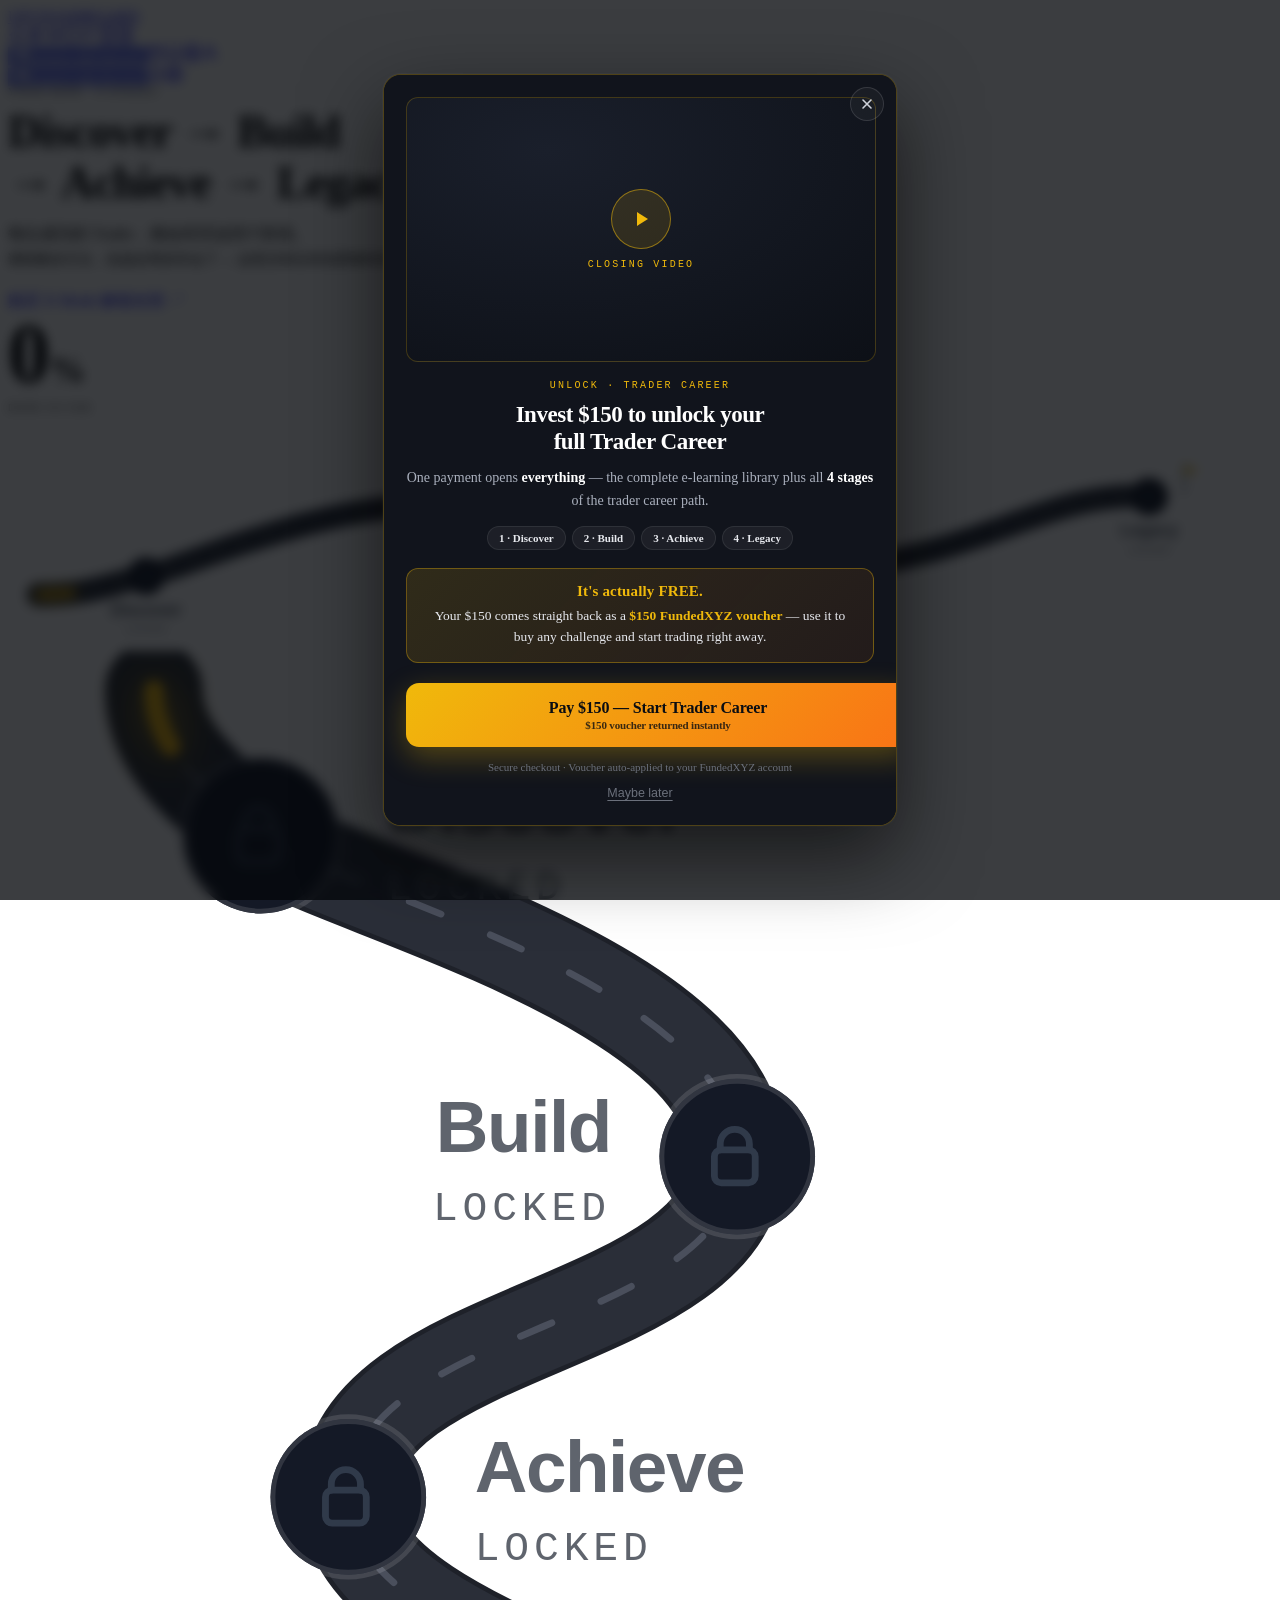
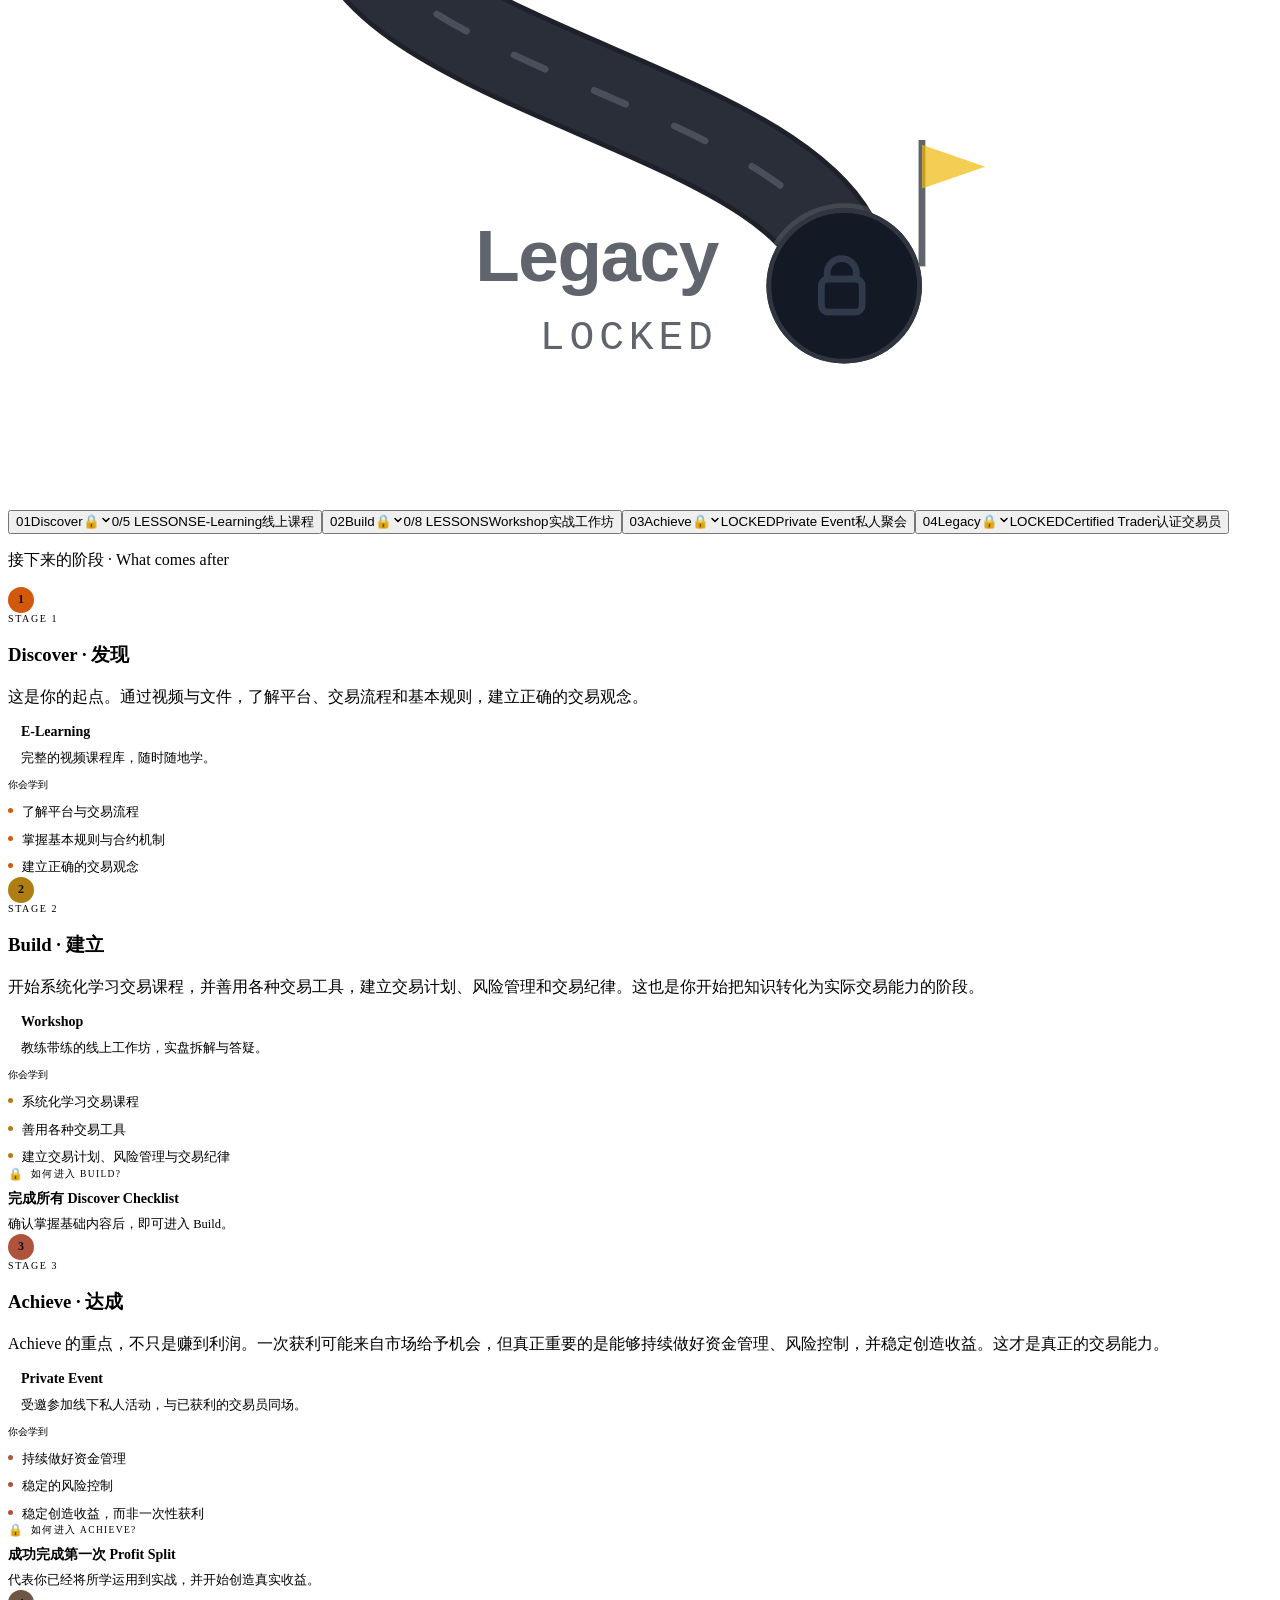
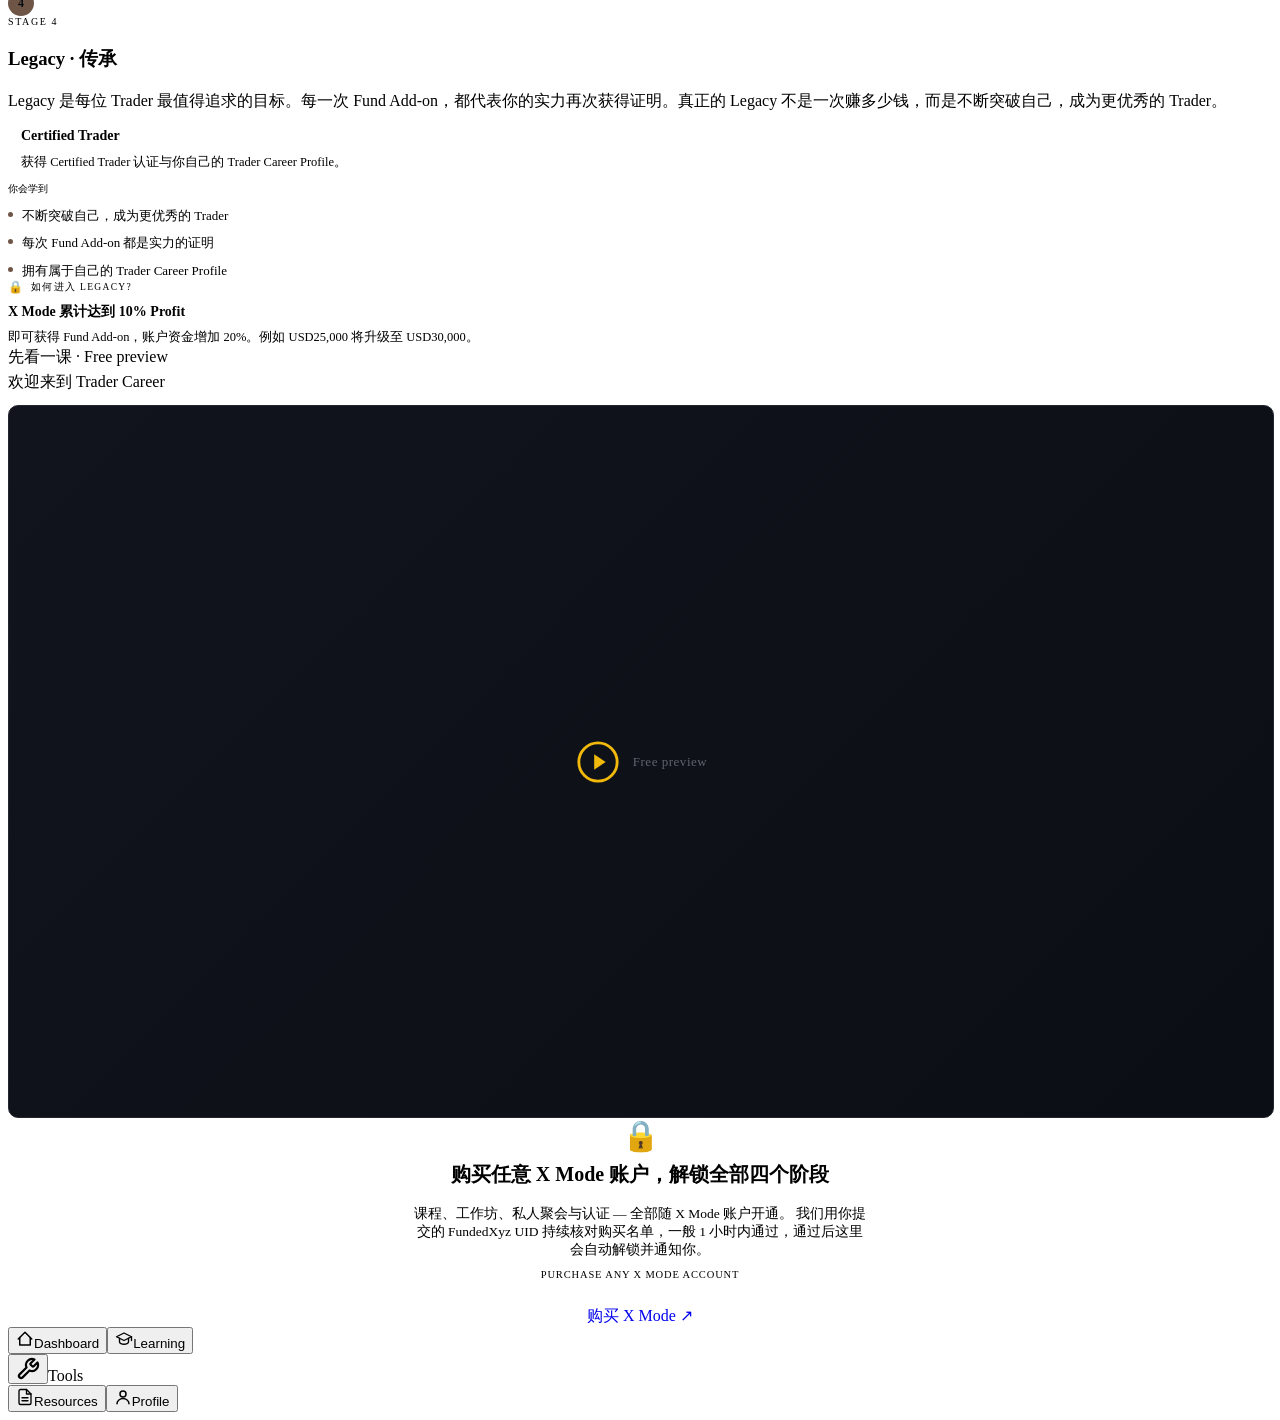
==== learning-demo/index.html @ 50bf2a6e "Add /learning-demo: faithful replica of live /learning + $150 Trader Career paywall closing-test pop" ====
<html lang="en" data-scroll-behavior="smooth" class="geist_a71539c9-module__T19VSG__variable geist_mono_8d43a2aa-module__8Li5zG__variable" data-viewport="desktop"><head><meta charset="utf-8"><meta name="viewport" content="width=device-width, initial-scale=1, viewport-fit=cover"><link rel="stylesheet" href="https://app.unitycrypto.com/_next/static/chunks/0ijq6fzj~vh0y.css" data-precedence="next"><link rel="stylesheet" href="https://app.unitycrypto.com/_next/static/chunks/0p.c~.zvyluvc.css" data-precedence="next"><link rel="preload" as="script" fetchpriority="low" href="https://app.unitycrypto.com/_next/static/chunks/0rka4_2bhqgjs.js"><meta name="next-size-adjust" content=""><meta name="theme-color" content="#0b0b0e"><title>UFC</title><meta name="description" content="Unity Fund Challenge user dashboard"><link rel="manifest" href="https://app.unitycrypto.com/manifest.webmanifest"><meta name="mobile-web-app-capable" content="yes"><meta name="apple-mobile-web-app-title" content="UFC"><meta name="apple-mobile-web-app-status-bar-style" content="black-translucent"><link rel="icon" href="https://app.unitycrypto.com/icon.png?icon.0-r.y87bg.t.3.png" sizes="1063x1063" type="image/png"><link rel="apple-touch-icon" href="https://app.unitycrypto.com/apple-icon.png?apple-icon.0-r.y87bg.t.3.png" sizes="1063x1063" type="image/png"><link rel="preload" href="https://app.unitycrypto.com/_next/static/media/797e433ab948586e-s.p.08e28id.o-okb.woff2" as="font" crossorigin="" type="font/woff2"><link rel="preload" href="https://app.unitycrypto.com/_next/static/media/caa3a2e1cccd8315-s.p.09~u27dqhyhd6.woff2" as="font" crossorigin="" type="font/woff2"></head><body><div hidden=""><!--$--><!--/$--></div><!--$--><!--/$--><div class="authed-shell"><!--$--><!--/$--><!--$--><!--/$--><nav class="topnav"><div class="topnav-inner"><a class="brand topbar-brand" href="/"><span class="topbar-brand-mark">UFC</span><span class="topbar-brand-tag">DASHBOARD</span></a><div class="topbar-primary nav-icons-desktop-only"><a class="topbar-tab " title="Dashboard" aria-label="Dashboard" href="/"><span class="topbar-tab-ic"><svg width="18" height="18" viewBox="0 0 24 24" fill="none" stroke="currentColor" stroke-width="2" stroke-linecap="round" stroke-linejoin="round"><path d="M3 12 12 3l9 9"></path><path d="M5 10v10h14V10"></path></svg></span></a><a class="topbar-tab " title="Trader Gene" aria-label="Trader Gene" href="/gene"><span class="topbar-tab-ic"><svg width="18" height="18" viewBox="0 0 24 24" fill="none" stroke="currentColor" stroke-width="1.8" stroke-linecap="round" stroke-linejoin="round"><path d="M7 3c0 4 10 6 10 10s-10 4-10 8"></path><path d="M17 3c0 4-10 6-10 10s10 4 10 8"></path><path d="M9 6h6M8.5 9.5h7M8.5 14.5h7M9 18h6"></path></svg></span></a><a class="topbar-tab active" title="Learning" aria-label="Learning" aria-current="page" href="/learning"><span class="topbar-tab-ic"><svg width="18" height="18" viewBox="0 0 24 24" fill="none" stroke="currentColor" stroke-width="1.8" stroke-linecap="round" stroke-linejoin="round"><path d="M2 9l10-5 10 5-10 5z"></path><path d="M6 11v5c0 1.5 3 3 6 3s6-1.5 6-3v-5"></path><path d="M22 9v5"></path></svg></span></a><a class="topbar-tab " title="Achievements" aria-label="Achievements" href="/achievements"><span class="topbar-tab-ic"><svg width="18" height="18" viewBox="0 0 24 24" fill="none" stroke="currentColor" stroke-width="2" stroke-linejoin="round"><path d="M12 2 21 7v10l-9 5-9-5V7z"></path></svg></span></a><a class="topbar-tab " title="Leaderboard" aria-label="Leaderboard" href="/leaderboard"><span class="topbar-tab-ic"><svg width="18" height="18" viewBox="0 0 24 24" fill="none" stroke="currentColor" stroke-width="2" stroke-linecap="round"><path d="M4 6h16M4 12h12M4 18h8"></path></svg></span></a><a class="topbar-tab " title="Prop Calculator" aria-label="Prop Calculator" href="/propcalc"><span class="topbar-tab-ic"><svg width="18" height="18" viewBox="0 0 24 24" fill="none" stroke="currentColor" stroke-width="1.8" stroke-linecap="round" stroke-linejoin="round"><rect x="4" y="2" width="16" height="20" rx="2"></rect><path d="M8 6h8"></path><path d="M8 11h.01M12 11h.01M16 11h.01M8 15h.01M12 15h.01M16 15v4M8 19h4"></path></svg></span></a><!--$--><!--/$--><a class="topbar-tab " title="Resources" aria-label="Resources" href="/resources"><span class="topbar-tab-ic"><svg width="18" height="18" viewBox="0 0 24 24" fill="none" stroke="currentColor" stroke-width="1.8" stroke-linecap="round" stroke-linejoin="round"><path d="M14 2H6a2 2 0 0 0-2 2v16a2 2 0 0 0 2 2h12a2 2 0 0 0 2-2V8z"></path><path d="M14 2v6h6"></path><path d="M8 13h8M8 17h8"></path></svg></span></a><!--$--><!--/$--><!--$--><!--/$--></div><div class="topbar-util nav-icons-desktop-only"><!--$--><button type="button" class="discord-pill" style="background:#5865F2;color:#fff;border:0"><svg viewBox="0 0 24 24" width="14" height="14" fill="currentColor"><path d="M19.27 5.33C17.94 4.71 16.5 4.26 15 4c-.18.33-.39.76-.53 1.09a16.09 16.09 0 0 0-4.8 0C9.53 4.76 9.32 4.33 9.14 4 7.64 4.26 6.2 4.71 4.87 5.33 2.04 9.46 1.32 13.45 1.68 17.4a19.91 19.91 0 0 0 6.05 3.06c.46-.63.88-1.3 1.24-2a13 13 0 0 1-1.87-.89c.13-.1.25-.2.37-.3 3.93 1.79 8.18 1.79 12.07 0 .12.1.24.2.37.3-.6.35-1.22.65-1.87.89.37.7.79 1.37 1.24 2a19.85 19.85 0 0 0 6.06-3.06c.43-4.57-.72-8.52-3.04-12.04zM8.52 14.99c-1.18 0-2.16-1.08-2.16-2.42S7.32 10.15 8.52 10.15c1.21 0 2.18 1.09 2.16 2.42 0 1.34-.96 2.42-2.16 2.42zm6.97 0c-1.18 0-2.16-1.08-2.16-2.42S14.29 10.15 15.49 10.15c1.21 0 2.18 1.09 2.16 2.42 0 1.34-.95 2.42-2.16 2.42z"></path></svg><span style="font-size:11px;font-weight:800">Connect with Discord</span></button><!--/$--><a class="nav-icon-btn " title="Events" aria-label="Events" href="/events"><svg width="18" height="18" viewBox="0 0 24 24" fill="none" stroke="currentColor" stroke-width="2" stroke-linejoin="round"><rect x="3" y="5" width="18" height="16" rx="2"></rect><path d="M3 9h18M8 3v4M16 3v4"></path></svg></a><a class="nav-icon-btn " title="Notifications" aria-label="Notifications" href="/notifications"><svg width="18" height="18" viewBox="0 0 24 24" fill="none" stroke="currentColor" stroke-width="2" stroke-linejoin="round" stroke-linecap="round"><path d="M6 8a6 6 0 0 1 12 0c0 7 3 9 3 9H3s3-2 3-9"></path><path d="M10 21a2 2 0 0 0 4 0"></path></svg><span class="badge-dot"></span></a><a class="nav-icon-btn " title="Settings" aria-label="Settings" href="/settings"><svg width="18" height="18" viewBox="0 0 24 24" fill="none" stroke="currentColor" stroke-width="2" stroke-linejoin="round"><circle cx="12" cy="12" r="3"></circle><path d="M19.4 15a1.7 1.7 0 0 0 .3 1.8l.1.1a2 2 0 1 1-2.8 2.8l-.1-.1a1.7 1.7 0 0 0-1.8-.3 1.7 1.7 0 0 0-1 1.5V21a2 2 0 1 1-4 0v-.1a1.7 1.7 0 0 0-1.1-1.5 1.7 1.7 0 0 0-1.8.3l-.1.1A2 2 0 1 1 4.3 17l.1-.1a1.7 1.7 0 0 0 .3-1.8 1.7 1.7 0 0 0-1.5-1H3a2 2 0 1 1 0-4h.1a1.7 1.7 0 0 0 1.5-1 1.7 1.7 0 0 0-.3-1.8l-.1-.1A2 2 0 1 1 7 4.3l.1.1a1.7 1.7 0 0 0 1.8.3H9a1.7 1.7 0 0 0 1-1.5V3a2 2 0 1 1 4 0v.1a1.7 1.7 0 0 0 1 1.5 1.7 1.7 0 0 0 1.8-.3l.1-.1a2 2 0 1 1 2.8 2.8l-.1.1a1.7 1.7 0 0 0-.3 1.8V9a1.7 1.7 0 0 0 1.5 1H21a2 2 0 1 1 0 4h-.1a1.7 1.7 0 0 0-1.5 1z"></path></svg></a><a class="nav-icon-btn " title="Profile" aria-label="Profile" href="/profile"><svg width="18" height="18" viewBox="0 0 24 24" fill="none" stroke="currentColor" stroke-width="2" stroke-linecap="round" stroke-linejoin="round"><circle cx="12" cy="8" r="4"></circle><path d="M4 21c0-4 4-7 8-7s8 3 8 7"></path></svg></a></div><div class="nav-icons-mobile-only"><!--$--><button type="button" class="discord-pill" style="background:#5865F2;color:#fff;border:0"><svg viewBox="0 0 24 24" width="14" height="14" fill="currentColor"><path d="M19.27 5.33C17.94 4.71 16.5 4.26 15 4c-.18.33-.39.76-.53 1.09a16.09 16.09 0 0 0-4.8 0C9.53 4.76 9.32 4.33 9.14 4 7.64 4.26 6.2 4.71 4.87 5.33 2.04 9.46 1.32 13.45 1.68 17.4a19.91 19.91 0 0 0 6.05 3.06c.46-.63.88-1.3 1.24-2a13 13 0 0 1-1.87-.89c.13-.1.25-.2.37-.3 3.93 1.79 8.18 1.79 12.07 0 .12.1.24.2.37.3-.6.35-1.22.65-1.87.89.37.7.79 1.37 1.24 2a19.85 19.85 0 0 0 6.06-3.06c.43-4.57-.72-8.52-3.04-12.04zM8.52 14.99c-1.18 0-2.16-1.08-2.16-2.42S7.32 10.15 8.52 10.15c1.21 0 2.18 1.09 2.16 2.42 0 1.34-.96 2.42-2.16 2.42zm6.97 0c-1.18 0-2.16-1.08-2.16-2.42S14.29 10.15 15.49 10.15c1.21 0 2.18 1.09 2.16 2.42 0 1.34-.95 2.42-2.16 2.42z"></path></svg><span style="font-size:11px;font-weight:800">Connect with Discord</span></button><!--/$--><a class="nav-icon-btn nav-icon-mob" title="Notifications" aria-label="Notifications" href="/notifications"><svg width="18" height="18" viewBox="0 0 24 24" fill="none" stroke="currentColor" stroke-width="2" stroke-linejoin="round" stroke-linecap="round"><path d="M6 8a6 6 0 0 1 12 0c0 7 3 9 3 9H3s3-2 3-9"></path><path d="M10 21a2 2 0 0 0 4 0"></path></svg><span class="badge-dot"></span></a><a class="nav-icon-btn nav-icon-mob" title="Settings" aria-label="Settings" href="/settings"><svg width="18" height="18" viewBox="0 0 24 24" fill="none" stroke="currentColor" stroke-width="2" stroke-linejoin="round"><circle cx="12" cy="12" r="3"></circle><path d="M19.4 15a1.7 1.7 0 0 0 .3 1.8l.1.1a2 2 0 1 1-2.8 2.8l-.1-.1a1.7 1.7 0 0 0-1.8-.3 1.7 1.7 0 0 0-1 1.5V21a2 2 0 1 1-4 0v-.1a1.7 1.7 0 0 0-1.1-1.5 1.7 1.7 0 0 0-1.8.3l-.1.1A2 2 0 1 1 4.3 17l.1-.1a1.7 1.7 0 0 0 .3-1.8 1.7 1.7 0 0 0-1.5-1H3a2 2 0 1 1 0-4h.1a1.7 1.7 0 0 0 1.5-1 1.7 1.7 0 0 0-.3-1.8l-.1-.1A2 2 0 1 1 7 4.3l.1.1a1.7 1.7 0 0 0 1.8.3H9a1.7 1.7 0 0 0 1-1.5V3a2 2 0 1 1 4 0v.1a1.7 1.7 0 0 0 1 1.5 1.7 1.7 0 0 0 1.8-.3l.1-.1a2 2 0 1 1 2.8 2.8l-.1.1a1.7 1.7 0 0 0-.3 1.8V9a1.7 1.7 0 0 0 1.5 1H21a2 2 0 1 1 0 4h-.1a1.7 1.7 0 0 0-1.5 1z"></path></svg></a></div></div></nav><!--$--><!--/$--><div class="screen-frame"><div class="route-fade"><!--$--><main class="app"><section class="card card-pad career-band"><div class="career-band-top"><div style="min-width:0"><div class="mono" style="font-size:10px;letter-spacing:0.22em;color:var(--gold)">YOUR PATH · <!-- -->4<!-- --> STAGES</div><h1 style="font-size:clamp(28px, 3.6vw, 46px);font-weight:900;letter-spacing:-0.02em;line-height:1.1;margin:10px 0 0">Discover → Build<br>→ Achieve → Legacy</h1><p style="font-size:16px;color:var(--text-2);margin:16px 0 0;max-width:560px">每位成功的 Trader，都会经历这四个阶段。</p><p style="font-size:13.5px;color:var(--text-3);margin:6px 0 0;max-width:620px">课程教你方法，实战证明你学会了 — 这里没有任何东西靠时间自动解锁。</p><div style="margin-top:22px"><a href="https://app.fundedxyz.com/register?referral=UFC931" target="_blank" rel="noopener noreferrer" class="btn btn-gold btn-sm" style="text-decoration:none">购买 X Mode 解锁全部 ↗</a></div></div><div class="career-band-pct"><div style="font-size:clamp(48px, 7vw, 84px);font-weight:900;color:var(--gold);line-height:1">0<span style="font-size:0.42em;color:var(--text-3)">%</span></div><div class="mono" style="font-size:10px;letter-spacing:0.18em;color:var(--text-3);margin-top:6px">DONE SO FAR</div></div></div><div style="margin-top:32px"><div class="career-road-wide"><svg viewBox="0 0 1080 176" aria-hidden="true" style="width:100%;height:auto;display:block"><defs><linearGradient id="roadFill-w" x1="0" y1="0" x2="1" y2="0"><stop offset="0%" stop-color="#f0b90b"></stop><stop offset="100%" stop-color="#f97316"></stop></linearGradient><filter id="roadGlow-w" x="-30%" y="-30%" width="160%" height="160%"><feGaussianBlur stdDeviation="7" result="b"></feGaussianBlur><feMerge><feMergeNode in="b"></feMergeNode><feMergeNode in="SourceGraphic"></feMergeNode></feMerge></filter></defs><path d="M 26 128 C 70 128 88 118 118 112 S 300 34 400 56 S 570 116 700 106 S 890 38 975 44" fill="none" stroke="#1E2129" stroke-width="20" stroke-linecap="round"></path><path d="M 26 128 C 70 128 88 118 118 112 S 300 34 400 56 S 570 116 700 106 S 890 38 975 44" fill="none" stroke="#2A2E38" stroke-width="18" stroke-linecap="round"></path><path d="M 26 128 C 70 128 88 118 118 112 S 300 34 400 56 S 570 116 700 106 S 890 38 975 44" fill="none" stroke="#4A4F5C" stroke-width="1.6" stroke-dasharray="9 13" stroke-linecap="round"></path><path d="M 26 128 C 70 128 88 118 118 112 S 300 34 400 56 S 570 116 700 106 S 890 38 975 44" fill="none" stroke="url(#roadFill-w)" stroke-width="5" stroke-linecap="round" filter="url(#roadGlow-w)" pathLength="100" stroke-dasharray="100" stroke-dashoffset="97"></path><g><circle cx="118" cy="112" r="16" fill="#141926"></circle><circle cx="118" cy="112" r="16" fill="#141926" stroke="rgba(255,255,255,0.12)" stroke-width="2"></circle><g transform="translate(112.5 106)" opacity=".55"><path d="M2 4.6V3.4a3 3 0 0 1 6 0v1.2" fill="none" stroke="#475569" stroke-width="1.4" stroke-linecap="round"></path><rect x="0.8" y="4.6" width="8.4" height="6.8" rx="1.4" fill="none" stroke="#475569" stroke-width="1.4"></rect></g><text x="118" y="146" text-anchor="middle" font-family="Inter, sans-serif" font-size="15" font-weight="800" letter-spacing="-.3" fill="#5f646d">Discover</text><text x="118" y="160" text-anchor="middle" font-family="'JetBrains Mono', ui-monospace, monospace" font-size="8.5" letter-spacing="1" fill="#5f646d">LOCKED</text></g><g><circle cx="400" cy="56" r="16" fill="#141926"></circle><circle cx="400" cy="56" r="16" fill="#141926" stroke="rgba(255,255,255,0.12)" stroke-width="2"></circle><g transform="translate(394.5 50)" opacity=".55"><path d="M2 4.6V3.4a3 3 0 0 1 6 0v1.2" fill="none" stroke="#475569" stroke-width="1.4" stroke-linecap="round"></path><rect x="0.8" y="4.6" width="8.4" height="6.8" rx="1.4" fill="none" stroke="#475569" stroke-width="1.4"></rect></g><text x="400" y="90" text-anchor="middle" font-family="Inter, sans-serif" font-size="15" font-weight="800" letter-spacing="-.3" fill="#5f646d">Build</text><text x="400" y="104" text-anchor="middle" font-family="'JetBrains Mono', ui-monospace, monospace" font-size="8.5" letter-spacing="1" fill="#5f646d">LOCKED</text></g><g><circle cx="700" cy="106" r="16" fill="#141926"></circle><circle cx="700" cy="106" r="16" fill="#141926" stroke="rgba(255,255,255,0.12)" stroke-width="2"></circle><g transform="translate(694.5 100)" opacity=".55"><path d="M2 4.6V3.4a3 3 0 0 1 6 0v1.2" fill="none" stroke="#475569" stroke-width="1.4" stroke-linecap="round"></path><rect x="0.8" y="4.6" width="8.4" height="6.8" rx="1.4" fill="none" stroke="#475569" stroke-width="1.4"></rect></g><text x="700" y="140" text-anchor="middle" font-family="Inter, sans-serif" font-size="15" font-weight="800" letter-spacing="-.3" fill="#5f646d">Achieve</text><text x="700" y="154" text-anchor="middle" font-family="'JetBrains Mono', ui-monospace, monospace" font-size="8.5" letter-spacing="1" fill="#5f646d">LOCKED</text></g><g><circle cx="975" cy="44" r="16" fill="#141926"></circle><circle cx="975" cy="44" r="16" fill="#141926" stroke="rgba(255,255,255,0.12)" stroke-width="2"></circle><g transform="translate(969.5 38)" opacity=".55"><path d="M2 4.6V3.4a3 3 0 0 1 6 0v1.2" fill="none" stroke="#475569" stroke-width="1.4" stroke-linecap="round"></path><rect x="0.8" y="4.6" width="8.4" height="6.8" rx="1.4" fill="none" stroke="#475569" stroke-width="1.4"></rect></g><text x="975" y="78" text-anchor="middle" font-family="Inter, sans-serif" font-size="15" font-weight="800" letter-spacing="-.3" fill="#5f646d">Legacy</text><text x="975" y="92" text-anchor="middle" font-family="'JetBrains Mono', ui-monospace, monospace" font-size="8.5" letter-spacing="1" fill="#5f646d">LOCKED</text></g><g transform="translate(1005 16)"><line x1="0" y1="0" x2="0" y2="26" stroke="#5f646d" stroke-width="1.4"></line><path d="M0 1 L13 5.5 L0 10 Z" fill="#f0b90b" opacity=".7"></path></g></svg></div><div class="career-road-tall"><svg viewBox="0 0 260 300" aria-hidden="true" style="width:100%;height:auto;display:block"><defs><linearGradient id="roadFill-t" x1="0" y1="0" x2="0" y2="1"><stop offset="0%" stop-color="#f0b90b"></stop><stop offset="100%" stop-color="#f97316"></stop></linearGradient><filter id="roadGlow-t" x="-30%" y="-30%" width="160%" height="160%"><feGaussianBlur stdDeviation="5" result="b"></feGaussianBlur><feMerge><feMergeNode in="b"></feMergeNode><feMergeNode in="SourceGraphic"></feMergeNode></feMerge></filter></defs><path d="M 30 8 C 30 20 40 28 52 38 S 150 68 150 104 S 70 138 70 174 S 172 218 172 254" fill="none" stroke="#1E2129" stroke-width="20" stroke-linecap="round"></path><path d="M 30 8 C 30 20 40 28 52 38 S 150 68 150 104 S 70 138 70 174 S 172 218 172 254" fill="none" stroke="#2A2E38" stroke-width="18" stroke-linecap="round"></path><path d="M 30 8 C 30 20 40 28 52 38 S 150 68 150 104 S 70 138 70 174 S 172 218 172 254" fill="none" stroke="#4A4F5C" stroke-width="1.4" stroke-dasharray="7 11" stroke-linecap="round"></path><path d="M 30 8 C 30 20 40 28 52 38 S 150 68 150 104 S 70 138 70 174 S 172 218 172 254" fill="none" stroke="url(#roadFill-t)" stroke-width="4" stroke-linecap="round" filter="url(#roadGlow-t)" pathLength="100" stroke-dasharray="100" stroke-dashoffset="97"></path><g><circle cx="52" cy="38" r="16" fill="#141926"></circle><circle cx="52" cy="38" r="16" fill="#141926" stroke="rgba(255,255,255,0.12)" stroke-width="2"></circle><g transform="translate(46.5 32)" opacity=".55"><path d="M2 4.6V3.4a3 3 0 0 1 6 0v1.2" fill="none" stroke="#475569" stroke-width="1.4" stroke-linecap="round"></path><rect x="0.8" y="4.6" width="8.4" height="6.8" rx="1.4" fill="none" stroke="#475569" stroke-width="1.4"></rect></g><text x="78" y="37" text-anchor="start" font-family="Inter, sans-serif" font-size="15" font-weight="800" letter-spacing="-.3" fill="#5f646d">Discover</text><text x="78" y="51" text-anchor="start" font-family="'JetBrains Mono', ui-monospace, monospace" font-size="8.5" letter-spacing="1" fill="#5f646d">LOCKED</text></g><g><circle cx="150" cy="104" r="16" fill="#141926"></circle><circle cx="150" cy="104" r="16" fill="#141926" stroke="rgba(255,255,255,0.12)" stroke-width="2"></circle><g transform="translate(144.5 98)" opacity=".55"><path d="M2 4.6V3.4a3 3 0 0 1 6 0v1.2" fill="none" stroke="#475569" stroke-width="1.4" stroke-linecap="round"></path><rect x="0.8" y="4.6" width="8.4" height="6.8" rx="1.4" fill="none" stroke="#475569" stroke-width="1.4"></rect></g><text x="124" y="103" text-anchor="end" font-family="Inter, sans-serif" font-size="15" font-weight="800" letter-spacing="-.3" fill="#5f646d">Build</text><text x="124" y="117" text-anchor="end" font-family="'JetBrains Mono', ui-monospace, monospace" font-size="8.5" letter-spacing="1" fill="#5f646d">LOCKED</text></g><g><circle cx="70" cy="174" r="16" fill="#141926"></circle><circle cx="70" cy="174" r="16" fill="#141926" stroke="rgba(255,255,255,0.12)" stroke-width="2"></circle><g transform="translate(64.5 168)" opacity=".55"><path d="M2 4.6V3.4a3 3 0 0 1 6 0v1.2" fill="none" stroke="#475569" stroke-width="1.4" stroke-linecap="round"></path><rect x="0.8" y="4.6" width="8.4" height="6.8" rx="1.4" fill="none" stroke="#475569" stroke-width="1.4"></rect></g><text x="96" y="173" text-anchor="start" font-family="Inter, sans-serif" font-size="15" font-weight="800" letter-spacing="-.3" fill="#5f646d">Achieve</text><text x="96" y="187" text-anchor="start" font-family="'JetBrains Mono', ui-monospace, monospace" font-size="8.5" letter-spacing="1" fill="#5f646d">LOCKED</text></g><g><circle cx="172" cy="254" r="16" fill="#141926"></circle><circle cx="172" cy="254" r="16" fill="#141926" stroke="rgba(255,255,255,0.12)" stroke-width="2"></circle><g transform="translate(166.5 248)" opacity=".55"><path d="M2 4.6V3.4a3 3 0 0 1 6 0v1.2" fill="none" stroke="#475569" stroke-width="1.4" stroke-linecap="round"></path><rect x="0.8" y="4.6" width="8.4" height="6.8" rx="1.4" fill="none" stroke="#475569" stroke-width="1.4"></rect></g><text x="146" y="253" text-anchor="end" font-family="Inter, sans-serif" font-size="15" font-weight="800" letter-spacing="-.3" fill="#5f646d">Legacy</text><text x="146" y="267" text-anchor="end" font-family="'JetBrains Mono', ui-monospace, monospace" font-size="8.5" letter-spacing="1" fill="#5f646d">LOCKED</text></g><g transform="translate(188 224)"><line x1="0" y1="0" x2="0" y2="26" stroke="#5f646d" stroke-width="1.4"></line><path d="M0 1 L13 5.5 L0 10 Z" fill="#f0b90b" opacity=".7"></path></g></svg></div></div><div class="career-strip"><button type="button" class="career-strip-col is-locked" aria-expanded="false" aria-controls="career-stage-panel"><span class="cs-head"><span class="cs-num mono">01</span><span class="cs-name">Discover</span><span class="cs-status mono">🔒</span><svg class="cs-chev" width="12" height="12" viewBox="0 0 24 24" fill="none" stroke="currentColor" stroke-width="3" stroke-linecap="round" stroke-linejoin="round" aria-hidden="true"><path d="M6 9l6 6 6-6"></path></svg></span><span class="cs-bar"><span class="cs-bar-fill" style="width:0%"></span></span><span class="cs-lessons mono">0/5 LESSONS</span><span class="cs-perk"><span class="cs-perk-dot"></span><span class="cs-perk-name">E-Learning</span></span><span class="cs-perk-cn">线上课程</span></button><button type="button" class="career-strip-col is-locked" aria-expanded="false" aria-controls="career-stage-panel"><span class="cs-head"><span class="cs-num mono">02</span><span class="cs-name">Build</span><span class="cs-status mono">🔒</span><svg class="cs-chev" width="12" height="12" viewBox="0 0 24 24" fill="none" stroke="currentColor" stroke-width="3" stroke-linecap="round" stroke-linejoin="round" aria-hidden="true"><path d="M6 9l6 6 6-6"></path></svg></span><span class="cs-bar"><span class="cs-bar-fill" style="width:0%"></span></span><span class="cs-lessons mono">0/8 LESSONS</span><span class="cs-perk"><span class="cs-perk-dot"></span><span class="cs-perk-name">Workshop</span></span><span class="cs-perk-cn">实战工作坊</span></button><button type="button" class="career-strip-col is-locked" aria-expanded="false" aria-controls="career-stage-panel"><span class="cs-head"><span class="cs-num mono">03</span><span class="cs-name">Achieve</span><span class="cs-status mono">🔒</span><svg class="cs-chev" width="12" height="12" viewBox="0 0 24 24" fill="none" stroke="currentColor" stroke-width="3" stroke-linecap="round" stroke-linejoin="round" aria-hidden="true"><path d="M6 9l6 6 6-6"></path></svg></span><span class="cs-bar"><span class="cs-bar-fill" style="width:0%"></span></span><span class="cs-lessons mono">LOCKED</span><span class="cs-perk"><span class="cs-perk-dot"></span><span class="cs-perk-name">Private Event</span></span><span class="cs-perk-cn">私人聚会</span></button><button type="button" class="career-strip-col is-locked" aria-expanded="false" aria-controls="career-stage-panel"><span class="cs-head"><span class="cs-num mono">04</span><span class="cs-name">Legacy</span><span class="cs-status mono">🔒</span><svg class="cs-chev" width="12" height="12" viewBox="0 0 24 24" fill="none" stroke="currentColor" stroke-width="3" stroke-linecap="round" stroke-linejoin="round" aria-hidden="true"><path d="M6 9l6 6 6-6"></path></svg></span><span class="cs-bar"><span class="cs-bar-fill" style="width:0%"></span></span><span class="cs-lessons mono">LOCKED</span><span class="cs-perk"><span class="cs-perk-dot"></span><span class="cs-perk-name">Certified Trader</span></span><span class="cs-perk-cn">认证交易员</span></button></div></section><section class="card card-pad"><p class="eyebrow" style="margin-bottom:16px">接下来的阶段 · What comes after</p><div class="stage-cards"><div class="card stage-card"><div class="sc-row sc-head"><span class="mono" style="width:26px;height:26px;border-radius:50%;flex-shrink:0;display:grid;place-items:center;font-size:12px;font-weight:700;background:#D2590B;color:#0a0d12">1</span><span class="mono" style="font-size:10px;letter-spacing:0.16em;color:var(--text-3)">STAGE <!-- -->1</span></div><h3 class="sc-row sc-title">Discover<!-- --> · <!-- -->发现</h3><p class="sc-row sc-blurb">这是你的起点。通过视频与文件，了解平台、交易流程和基本规则，建立正确的交易观念。</p><div class="sc-row sc-perk-wrap"><div class="sc-perk"><div style="display:flex;align-items:center;gap:8px"><span style="width:5px;height:5px;border-radius:50%;background:var(--gold);flex-shrink:0"></span><span style="font-size:14px;font-weight:800;color:var(--gold)">E-Learning</span></div><p style="font-size:12.5px;color:var(--text-2);line-height:1.6;margin:8px 0 0;padding-left:13px">完整的视频课程库，随时随地学。</p></div></div><div class="sc-row sc-topics"><p class="eyebrow" style="font-size:10px;margin-bottom:10px">你会学到</p><ul style="list-style:none;margin:0;padding:0;display:flex;flex-direction:column;gap:8px"><li style="display:flex;gap:9px;font-size:13px;color:var(--text-2);line-height:1.5"><span style="width:5px;height:5px;border-radius:50%;background:#D2590B;flex-shrink:0;margin-top:6px"></span><span>了解平台与交易流程</span></li><li style="display:flex;gap:9px;font-size:13px;color:var(--text-2);line-height:1.5"><span style="width:5px;height:5px;border-radius:50%;background:#D2590B;flex-shrink:0;margin-top:6px"></span><span>掌握基本规则与合约机制</span></li><li style="display:flex;gap:9px;font-size:13px;color:var(--text-2);line-height:1.5"><span style="width:5px;height:5px;border-radius:50%;background:#D2590B;flex-shrink:0;margin-top:6px"></span><span>建立正确的交易观念</span></li></ul></div><div class="sc-row sc-gate"></div></div><div class="card stage-card"><div class="sc-row sc-head"><span class="mono" style="width:26px;height:26px;border-radius:50%;flex-shrink:0;display:grid;place-items:center;font-size:12px;font-weight:700;background:#B07D12;color:#0a0d12">2</span><span class="mono" style="font-size:10px;letter-spacing:0.16em;color:var(--text-3)">STAGE <!-- -->2</span></div><h3 class="sc-row sc-title">Build<!-- --> · <!-- -->建立</h3><p class="sc-row sc-blurb">开始系统化学习交易课程，并善用各种交易工具，建立交易计划、风险管理和交易纪律。这也是你开始把知识转化为实际交易能力的阶段。</p><div class="sc-row sc-perk-wrap"><div class="sc-perk"><div style="display:flex;align-items:center;gap:8px"><span style="width:5px;height:5px;border-radius:50%;background:var(--gold);flex-shrink:0"></span><span style="font-size:14px;font-weight:800;color:var(--gold)">Workshop</span></div><p style="font-size:12.5px;color:var(--text-2);line-height:1.6;margin:8px 0 0;padding-left:13px">教练带练的线上工作坊，实盘拆解与答疑。</p></div></div><div class="sc-row sc-topics"><p class="eyebrow" style="font-size:10px;margin-bottom:10px">你会学到</p><ul style="list-style:none;margin:0;padding:0;display:flex;flex-direction:column;gap:8px"><li style="display:flex;gap:9px;font-size:13px;color:var(--text-2);line-height:1.5"><span style="width:5px;height:5px;border-radius:50%;background:#B07D12;flex-shrink:0;margin-top:6px"></span><span>系统化学习交易课程</span></li><li style="display:flex;gap:9px;font-size:13px;color:var(--text-2);line-height:1.5"><span style="width:5px;height:5px;border-radius:50%;background:#B07D12;flex-shrink:0;margin-top:6px"></span><span>善用各种交易工具</span></li><li style="display:flex;gap:9px;font-size:13px;color:var(--text-2);line-height:1.5"><span style="width:5px;height:5px;border-radius:50%;background:#B07D12;flex-shrink:0;margin-top:6px"></span><span>建立交易计划、风险管理与交易纪律</span></li></ul></div><div class="sc-row sc-gate"><div style="display:flex;align-items:center;gap:8px;margin-bottom:8px"><span style="font-size:12px">🔒</span><span class="mono" style="font-size:9.5px;letter-spacing:0.14em;color:var(--text-3)">如何进入 <!-- -->BUILD<!-- -->?</span></div><div style="font-size:14px;font-weight:800;margin-bottom:6px">完成所有 Discover Checklist</div><p style="font-size:12.5px;color:var(--text-2);line-height:1.6;margin:0">确认掌握基础内容后，即可进入 Build。</p></div></div><div class="card stage-card"><div class="sc-row sc-head"><span class="mono" style="width:26px;height:26px;border-radius:50%;flex-shrink:0;display:grid;place-items:center;font-size:12px;font-weight:700;background:#B0533C;color:#0a0d12">3</span><span class="mono" style="font-size:10px;letter-spacing:0.16em;color:var(--text-3)">STAGE <!-- -->3</span></div><h3 class="sc-row sc-title">Achieve<!-- --> · <!-- -->达成</h3><p class="sc-row sc-blurb">Achieve 的重点，不只是赚到利润。一次获利可能来自市场给予机会，但真正重要的是能够持续做好资金管理、风险控制，并稳定创造收益。这才是真正的交易能力。</p><div class="sc-row sc-perk-wrap"><div class="sc-perk"><div style="display:flex;align-items:center;gap:8px"><span style="width:5px;height:5px;border-radius:50%;background:var(--gold);flex-shrink:0"></span><span style="font-size:14px;font-weight:800;color:var(--gold)">Private Event</span></div><p style="font-size:12.5px;color:var(--text-2);line-height:1.6;margin:8px 0 0;padding-left:13px">受邀参加线下私人活动，与已获利的交易员同场。</p></div></div><div class="sc-row sc-topics"><p class="eyebrow" style="font-size:10px;margin-bottom:10px">你会学到</p><ul style="list-style:none;margin:0;padding:0;display:flex;flex-direction:column;gap:8px"><li style="display:flex;gap:9px;font-size:13px;color:var(--text-2);line-height:1.5"><span style="width:5px;height:5px;border-radius:50%;background:#B0533C;flex-shrink:0;margin-top:6px"></span><span>持续做好资金管理</span></li><li style="display:flex;gap:9px;font-size:13px;color:var(--text-2);line-height:1.5"><span style="width:5px;height:5px;border-radius:50%;background:#B0533C;flex-shrink:0;margin-top:6px"></span><span>稳定的风险控制</span></li><li style="display:flex;gap:9px;font-size:13px;color:var(--text-2);line-height:1.5"><span style="width:5px;height:5px;border-radius:50%;background:#B0533C;flex-shrink:0;margin-top:6px"></span><span>稳定创造收益，而非一次性获利</span></li></ul></div><div class="sc-row sc-gate"><div style="display:flex;align-items:center;gap:8px;margin-bottom:8px"><span style="font-size:12px">🔒</span><span class="mono" style="font-size:9.5px;letter-spacing:0.14em;color:var(--text-3)">如何进入 <!-- -->ACHIEVE<!-- -->?</span></div><div style="font-size:14px;font-weight:800;margin-bottom:6px">成功完成第一次 Profit Split</div><p style="font-size:12.5px;color:var(--text-2);line-height:1.6;margin:0">代表你已经将所学运用到实战，并开始创造真实收益。</p></div></div><div class="card stage-card"><div class="sc-row sc-head"><span class="mono" style="width:26px;height:26px;border-radius:50%;flex-shrink:0;display:grid;place-items:center;font-size:12px;font-weight:700;background:#6E5546;color:#0a0d12">4</span><span class="mono" style="font-size:10px;letter-spacing:0.16em;color:var(--text-3)">STAGE <!-- -->4</span></div><h3 class="sc-row sc-title">Legacy<!-- --> · <!-- -->传承</h3><p class="sc-row sc-blurb">Legacy 是每位 Trader 最值得追求的目标。每一次 Fund Add-on，都代表你的实力再次获得证明。真正的 Legacy 不是一次赚多少钱，而是不断突破自己，成为更优秀的 Trader。</p><div class="sc-row sc-perk-wrap"><div class="sc-perk"><div style="display:flex;align-items:center;gap:8px"><span style="width:5px;height:5px;border-radius:50%;background:var(--gold);flex-shrink:0"></span><span style="font-size:14px;font-weight:800;color:var(--gold)">Certified Trader</span></div><p style="font-size:12.5px;color:var(--text-2);line-height:1.6;margin:8px 0 0;padding-left:13px">获得 Certified Trader 认证与你自己的 Trader Career Profile。</p></div></div><div class="sc-row sc-topics"><p class="eyebrow" style="font-size:10px;margin-bottom:10px">你会学到</p><ul style="list-style:none;margin:0;padding:0;display:flex;flex-direction:column;gap:8px"><li style="display:flex;gap:9px;font-size:13px;color:var(--text-2);line-height:1.5"><span style="width:5px;height:5px;border-radius:50%;background:#6E5546;flex-shrink:0;margin-top:6px"></span><span>不断突破自己，成为更优秀的 Trader</span></li><li style="display:flex;gap:9px;font-size:13px;color:var(--text-2);line-height:1.5"><span style="width:5px;height:5px;border-radius:50%;background:#6E5546;flex-shrink:0;margin-top:6px"></span><span>每次 Fund Add-on 都是实力的证明</span></li><li style="display:flex;gap:9px;font-size:13px;color:var(--text-2);line-height:1.5"><span style="width:5px;height:5px;border-radius:50%;background:#6E5546;flex-shrink:0;margin-top:6px"></span><span>拥有属于自己的 Trader Career Profile</span></li></ul></div><div class="sc-row sc-gate"><div style="display:flex;align-items:center;gap:8px;margin-bottom:8px"><span style="font-size:12px">🔒</span><span class="mono" style="font-size:9.5px;letter-spacing:0.14em;color:var(--text-3)">如何进入 <!-- -->LEGACY<!-- -->?</span></div><div style="font-size:14px;font-weight:800;margin-bottom:6px">X Mode 累计达到 10% Profit</div><p style="font-size:12.5px;color:var(--text-2);line-height:1.6;margin:0">即可获得 Fund Add-on，账户资金增加 20%。例如 USD25,000 将升级至 USD30,000。</p></div></div></div></section><section class="card card-pad"><span class="eyebrow">先看一课 · Free preview</span><div class="section-title" style="margin-top:4px;margin-bottom:12px">欢迎来到 Trader Career</div><div style="width:100%;aspect-ratio:16/9;border-radius:10px;overflow:hidden;background:linear-gradient(135deg,#11141c,#0b0e14);border:1px solid var(--card-border,#23262f);display:flex;align-items:center;justify-content:center;gap:12px;color:var(--text-3,#5f646d)"><svg width="46" height="46" viewBox="0 0 24 24" fill="none" stroke="#f0b90b" stroke-width="1.5"><circle cx="12" cy="12" r="10"></circle><path d="M10 8l6 4-6 4V8z" fill="#f0b90b" stroke="none"></path></svg><span style="font-size:13px;letter-spacing:.04em">Free preview</span></div></section><section class="card card-pad" style="text-align:center"><div style="font-size:30px">🔒</div><h2 class="section-title" style="margin-top:8px;font-size:20px">购买任意 X Mode 账户，解锁全部四个阶段</h2><p style="font-size:13.5px;color:var(--text-2);max-width:460px;margin:10px auto 0">课程、工作坊、私人聚会与认证 — 全部随 X Mode 账户开通。 我们用你提交的 FundedXyz UID 持续核对购买名单，一般 1 小时内通过，通过后这里会自动解锁并通知你。</p><p class="mono" style="font-size:10.5px;letter-spacing:0.08em;color:var(--text-3);margin-top:10px">PURCHASE ANY X MODE ACCOUNT</p><a href="https://app.fundedxyz.com/register?referral=UFC931" target="_blank" rel="noopener noreferrer" class="btn btn-gold btn-sm" style="text-decoration:none;margin-top:16px;display:inline-flex">购买 X Mode ↗</a></section></main><!--$--><!--/$--><!--/$--></div></div><nav class="mob-bottom-nav"><button class="mob-bn-tab " aria-label="Dashboard"><span class="mob-bn-ic"><svg width="18" height="18" viewBox="0 0 24 24" fill="none" stroke="currentColor" stroke-width="2" stroke-linecap="round" stroke-linejoin="round"><path d="M3 12 12 3l9 9"></path><path d="M5 10v10h14V10"></path></svg></span><span class="mob-bn-label">Dashboard</span></button><button class="mob-bn-tab active" aria-label="Learning"><span class="mob-bn-ic"><svg width="18" height="18" viewBox="0 0 24 24" fill="none" stroke="currentColor" stroke-width="1.8" stroke-linecap="round" stroke-linejoin="round"><path d="M2 9l10-5 10 5-10 5z"></path><path d="M6 11v5c0 1.5 3 3 6 3s6-1.5 6-3v-5"></path><path d="M22 9v5"></path></svg></span><span class="mob-bn-label">Learning</span></button><div class="mob-bn-fab-slot"><button class="mob-bn-fab " aria-label="Tools" aria-expanded="false"><svg width="24" height="24" viewBox="0 0 24 24" fill="none" stroke="currentColor" stroke-width="2.2" stroke-linecap="round" stroke-linejoin="round"><path d="M14.7 6.3a1 1 0 0 0 0 1.4l1.6 1.6a1 1 0 0 0 1.4 0l3.77-3.77a6 6 0 0 1-7.94 7.94l-6.91 6.91a2.12 2.12 0 0 1-3-3l6.91-6.91a6 6 0 0 1 7.94-7.94l-3.76 3.76z"></path></svg></button><span class="mob-bn-fab-label">Tools</span></div><button class="mob-bn-tab " aria-label="Resources"><span class="mob-bn-ic"><svg width="18" height="18" viewBox="0 0 24 24" fill="none" stroke="currentColor" stroke-width="1.8" stroke-linecap="round" stroke-linejoin="round"><path d="M14 2H6a2 2 0 0 0-2 2v16a2 2 0 0 0 2 2h12a2 2 0 0 0 2-2V8z"></path><path d="M14 2v6h6"></path><path d="M8 13h8M8 17h8"></path></svg></span><span class="mob-bn-label">Resources</span></button><button class="mob-bn-tab " aria-label="Profile"><span class="mob-bn-ic"><svg width="18" height="18" viewBox="0 0 24 24" fill="none" stroke="currentColor" stroke-width="2" stroke-linecap="round" stroke-linejoin="round"><circle cx="12" cy="8" r="4"></circle><path d="M4 21c0-4 4-7 8-7s8 3 8 7"></path></svg></span><span class="mob-bn-label">Profile</span></button></nav></div><next-route-announcer style="position: absolute;"></next-route-announcer>
<style id="tc-paywall-style">
  #tcPaywall{position:fixed;inset:0;z-index:99999;display:none;align-items:center;justify-content:center;
    padding:20px;background:rgba(5,7,11,.78);backdrop-filter:blur(6px);-webkit-backdrop-filter:blur(6px)}
  #tcPaywall.is-open{display:flex;animation:tcFade .22s ease}
  @keyframes tcFade{from{opacity:0}to{opacity:1}}
  #tcPaywall .tc-card{position:relative;width:100%;max-width:468px;max-height:92vh;overflow-y:auto;
    background:var(--card,#11141c);background-color:#11141c;border:1px solid rgba(240,185,11,.28);
    border-radius:18px;padding:22px 22px 24px;box-shadow:0 30px 80px rgba(0,0,0,.6),0 0 0 1px rgba(255,255,255,.03);
    animation:tcPop .26s cubic-bezier(.2,.9,.3,1.2)}
  @keyframes tcPop{from{transform:translateY(14px) scale(.97);opacity:0}to{transform:none;opacity:1}}
  #tcPaywall .tc-x{position:absolute;top:12px;right:12px;width:34px;height:34px;border-radius:50%;
    border:1px solid rgba(255,255,255,.12);background:rgba(255,255,255,.04);color:#cfd3db;cursor:pointer;
    display:grid;place-items:center;transition:.15s;font-size:0}
  #tcPaywall .tc-x:hover{background:rgba(255,255,255,.1);color:#fff;transform:rotate(90deg)}
  #tcPaywall .tc-video{width:100%;aspect-ratio:16/9;border-radius:12px;overflow:hidden;
    background:radial-gradient(120% 120% at 30% 20%,#1a1f2b,#0b0e14);border:1px solid rgba(240,185,11,.22);
    display:flex;flex-direction:column;align-items:center;justify-content:center;gap:10px;margin-bottom:18px}
  #tcPaywall .tc-play{width:58px;height:58px;border-radius:50%;background:rgba(240,185,11,.12);
    border:1px solid rgba(240,185,11,.5);display:grid;place-items:center}
  #tcPaywall .tc-video-label{font-family:'JetBrains Mono',ui-monospace,monospace;font-size:10px;
    letter-spacing:.22em;color:#f0b90b;text-transform:uppercase}
  #tcPaywall .tc-eyebrow{font-family:'JetBrains Mono',ui-monospace,monospace;font-size:10px;
    letter-spacing:.22em;color:#f0b90b;text-transform:uppercase;text-align:center}
  #tcPaywall h2{font-size:23px;font-weight:900;letter-spacing:-.02em;line-height:1.18;color:#fff;
    margin:10px 0 0;text-align:center}
  #tcPaywall .tc-sub{font-size:14px;line-height:1.6;color:var(--text-2,#aab0bd);margin:12px 0 0;text-align:center}
  #tcPaywall .tc-sub b{color:#fff}
  #tcPaywall .tc-stages{display:flex;flex-wrap:wrap;gap:6px;justify-content:center;margin:14px 0 0}
  #tcPaywall .tc-stage{font-size:11px;font-weight:700;color:#e7e9ee;background:rgba(255,255,255,.05);
    border:1px solid rgba(255,255,255,.08);border-radius:999px;padding:5px 11px}
  #tcPaywall .tc-kicker{margin:18px 0 0;padding:14px 16px;border-radius:12px;
    background:linear-gradient(135deg,rgba(240,185,11,.14),rgba(249,115,22,.08));
    border:1px solid rgba(240,185,11,.35);text-align:center}
  #tcPaywall .tc-kicker .tc-free{display:inline-block;font-weight:900;color:#f0b90b;font-size:15px;letter-spacing:.01em}
  #tcPaywall .tc-kicker p{margin:6px 0 0;font-size:13.5px;line-height:1.55;color:#e7e9ee}
  #tcPaywall .tc-kicker p b{color:#f0b90b}
  #tcPaywall .tc-cta{display:block;width:100%;margin:20px 0 0;padding:16px 18px;border:0;border-radius:13px;
    background:linear-gradient(135deg,#f0b90b,#f97316);color:#0a0d12;font-size:16px;font-weight:900;
    letter-spacing:-.01em;text-align:center;text-decoration:none;cursor:pointer;
    box-shadow:0 10px 30px rgba(240,185,11,.3);transition:.15s}
  #tcPaywall .tc-cta:hover{transform:translateY(-2px);box-shadow:0 16px 40px rgba(240,185,11,.42)}
  #tcPaywall .tc-cta small{display:block;font-size:11px;font-weight:700;opacity:.8;margin-top:2px}
  #tcPaywall .tc-fine{margin:12px 0 0;font-size:11px;line-height:1.5;color:var(--text-3,#6b707b);text-align:center}
  #tcPaywall .tc-dismiss{display:block;margin:10px auto 0;background:none;border:0;color:var(--text-3,#6b707b);
    font-size:12.5px;cursor:pointer;text-decoration:underline;text-underline-offset:3px}
  #tcPaywall .tc-dismiss:hover{color:#aab0bd}
</style>
<div id="tcPaywall" role="dialog" aria-modal="true" aria-labelledby="tcTitle">
  <div class="tc-card">
    <button class="tc-x" type="button" aria-label="Close" onclick="tcClosePaywall()">
      <svg width="16" height="16" viewBox="0 0 24 24" fill="none" stroke="currentColor" stroke-width="2.4" stroke-linecap="round"><path d="M6 6l12 12M18 6L6 18"></path></svg>
    </button>
    <div class="tc-video">
      <div class="tc-play"><svg width="24" height="24" viewBox="0 0 24 24" fill="#f0b90b"><path d="M8 5v14l11-7z"></path></svg></div>
      <div class="tc-video-label">Closing Video</div>
    </div>
    <div class="tc-eyebrow">Unlock · Trader Career</div>
    <h2 id="tcTitle">Invest $150 to unlock your<br>full Trader Career</h2>
    <p class="tc-sub">One payment opens <b>everything</b> — the complete e-learning library plus all <b>4 stages</b> of the trader career path.</p>
    <div class="tc-stages">
      <span class="tc-stage">1 · Discover</span>
      <span class="tc-stage">2 · Build</span>
      <span class="tc-stage">3 · Achieve</span>
      <span class="tc-stage">4 · Legacy</span>
    </div>
    <div class="tc-kicker">
      <span class="tc-free">It's actually FREE.</span>
      <p>Your $150 comes straight back as a <b>$150 FundedXYZ voucher</b> — use it to buy any challenge and start trading right away.</p>
    </div>
    <a href="#" class="tc-cta" onclick="return false;">Pay $150 — Start Trader Career<small>$150 voucher returned instantly</small></a>
    <p class="tc-fine">Secure checkout · Voucher auto-applied to your FundedXYZ account</p>
    <button class="tc-dismiss" type="button" onclick="tcClosePaywall()">Maybe later</button>
  </div>
</div>
<!-- tc-paywall-behaviour -->
<script id="tcPaywallJs">
(function(){
  var modal=document.getElementById('tcPaywall');
  var opened=false;
  window.tcOpenPaywall=function(){modal.classList.add('is-open');document.body.style.overflow='hidden';opened=true;};
  window.tcClosePaywall=function(){modal.classList.remove('is-open');document.body.style.overflow='';};
  // Backdrop click closes (but not clicks inside the card)
  modal.addEventListener('click',function(e){if(e.target===modal)tcClosePaywall();});
  document.addEventListener('keydown',function(e){if(e.key==='Escape')tcClosePaywall();});
  // Any "unlock / buy X Mode / Trader Career" trigger on the page opens the paywall.
  function wire(){
    var triggers=document.querySelectorAll('a.btn-gold, .career-strip-col, .stage-card, .btn-gold');
    triggers.forEach(function(el){
      el.addEventListener('click',function(e){e.preventDefault();e.stopPropagation();tcOpenPaywall();},true);
    });
  }
  if(document.readyState!=='loading')wire();else document.addEventListener('DOMContentLoaded',wire);
  // Auto-fire once on load so the closing pitch is seen (closing-strength test).
  setTimeout(function(){if(!opened)tcOpenPaywall();},1300);
})();
</script>

</body></html>
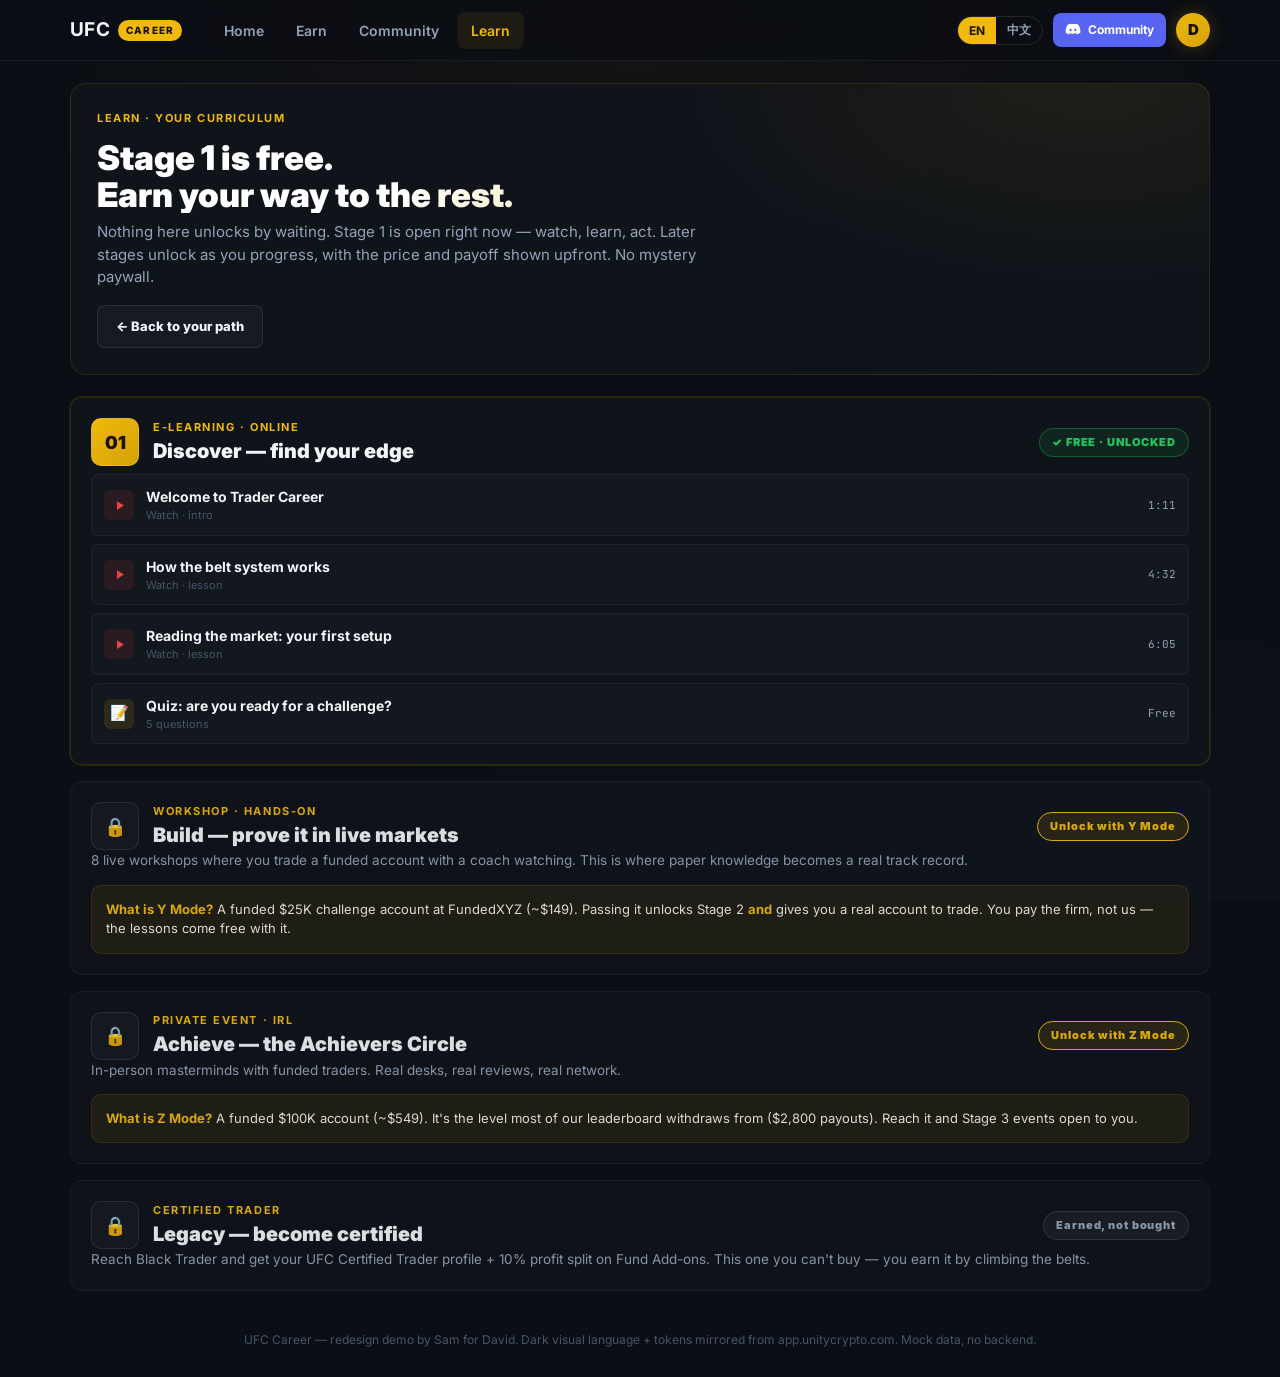
==== commit b707db29: "Move paywall test to redesigned Learn page; redirect stale /learning-demo - Apply $150 Trader Career" ====
--- a/learning-demo/index.html
+++ b/learning-demo/index.html
@@ -1,99 +1,25 @@
-<html lang="en" data-scroll-behavior="smooth" class="geist_a71539c9-module__T19VSG__variable geist_mono_8d43a2aa-module__8Li5zG__variable" data-viewport="desktop"><head><meta charset="utf-8"><meta name="viewport" content="width=device-width, initial-scale=1, viewport-fit=cover"><link rel="stylesheet" href="https://app.unitycrypto.com/_next/static/chunks/0ijq6fzj~vh0y.css" data-precedence="next"><link rel="stylesheet" href="https://app.unitycrypto.com/_next/static/chunks/0p.c~.zvyluvc.css" data-precedence="next"><link rel="preload" as="script" fetchpriority="low" href="https://app.unitycrypto.com/_next/static/chunks/0rka4_2bhqgjs.js"><meta name="next-size-adjust" content=""><meta name="theme-color" content="#0b0b0e"><title>UFC</title><meta name="description" content="Unity Fund Challenge user dashboard"><link rel="manifest" href="https://app.unitycrypto.com/manifest.webmanifest"><meta name="mobile-web-app-capable" content="yes"><meta name="apple-mobile-web-app-title" content="UFC"><meta name="apple-mobile-web-app-status-bar-style" content="black-translucent"><link rel="icon" href="https://app.unitycrypto.com/icon.png?icon.0-r.y87bg.t.3.png" sizes="1063x1063" type="image/png"><link rel="apple-touch-icon" href="https://app.unitycrypto.com/apple-icon.png?apple-icon.0-r.y87bg.t.3.png" sizes="1063x1063" type="image/png"><link rel="preload" href="https://app.unitycrypto.com/_next/static/media/797e433ab948586e-s.p.08e28id.o-okb.woff2" as="font" crossorigin="" type="font/woff2"><link rel="preload" href="https://app.unitycrypto.com/_next/static/media/caa3a2e1cccd8315-s.p.09~u27dqhyhd6.woff2" as="font" crossorigin="" type="font/woff2"></head><body><div hidden=""><!--$--><!--/$--></div><!--$--><!--/$--><div class="authed-shell"><!--$--><!--/$--><!--$--><!--/$--><nav class="topnav"><div class="topnav-inner"><a class="brand topbar-brand" href="/"><span class="topbar-brand-mark">UFC</span><span class="topbar-brand-tag">DASHBOARD</span></a><div class="topbar-primary nav-icons-desktop-only"><a class="topbar-tab " title="Dashboard" aria-label="Dashboard" href="/"><span class="topbar-tab-ic"><svg width="18" height="18" viewBox="0 0 24 24" fill="none" stroke="currentColor" stroke-width="2" stroke-linecap="round" stroke-linejoin="round"><path d="M3 12 12 3l9 9"></path><path d="M5 10v10h14V10"></path></svg></span></a><a class="topbar-tab " title="Trader Gene" aria-label="Trader Gene" href="/gene"><span class="topbar-tab-ic"><svg width="18" height="18" viewBox="0 0 24 24" fill="none" stroke="currentColor" stroke-width="1.8" stroke-linecap="round" stroke-linejoin="round"><path d="M7 3c0 4 10 6 10 10s-10 4-10 8"></path><path d="M17 3c0 4-10 6-10 10s10 4 10 8"></path><path d="M9 6h6M8.5 9.5h7M8.5 14.5h7M9 18h6"></path></svg></span></a><a class="topbar-tab active" title="Learning" aria-label="Learning" aria-current="page" href="/learning"><span class="topbar-tab-ic"><svg width="18" height="18" viewBox="0 0 24 24" fill="none" stroke="currentColor" stroke-width="1.8" stroke-linecap="round" stroke-linejoin="round"><path d="M2 9l10-5 10 5-10 5z"></path><path d="M6 11v5c0 1.5 3 3 6 3s6-1.5 6-3v-5"></path><path d="M22 9v5"></path></svg></span></a><a class="topbar-tab " title="Achievements" aria-label="Achievements" href="/achievements"><span class="topbar-tab-ic"><svg width="18" height="18" viewBox="0 0 24 24" fill="none" stroke="currentColor" stroke-width="2" stroke-linejoin="round"><path d="M12 2 21 7v10l-9 5-9-5V7z"></path></svg></span></a><a class="topbar-tab " title="Leaderboard" aria-label="Leaderboard" href="/leaderboard"><span class="topbar-tab-ic"><svg width="18" height="18" viewBox="0 0 24 24" fill="none" stroke="currentColor" stroke-width="2" stroke-linecap="round"><path d="M4 6h16M4 12h12M4 18h8"></path></svg></span></a><a class="topbar-tab " title="Prop Calculator" aria-label="Prop Calculator" href="/propcalc"><span class="topbar-tab-ic"><svg width="18" height="18" viewBox="0 0 24 24" fill="none" stroke="currentColor" stroke-width="1.8" stroke-linecap="round" stroke-linejoin="round"><rect x="4" y="2" width="16" height="20" rx="2"></rect><path d="M8 6h8"></path><path d="M8 11h.01M12 11h.01M16 11h.01M8 15h.01M12 15h.01M16 15v4M8 19h4"></path></svg></span></a><!--$--><!--/$--><a class="topbar-tab " title="Resources" aria-label="Resources" href="/resources"><span class="topbar-tab-ic"><svg width="18" height="18" viewBox="0 0 24 24" fill="none" stroke="currentColor" stroke-width="1.8" stroke-linecap="round" stroke-linejoin="round"><path d="M14 2H6a2 2 0 0 0-2 2v16a2 2 0 0 0 2 2h12a2 2 0 0 0 2-2V8z"></path><path d="M14 2v6h6"></path><path d="M8 13h8M8 17h8"></path></svg></span></a><!--$--><!--/$--><!--$--><!--/$--></div><div class="topbar-util nav-icons-desktop-only"><!--$--><button type="button" class="discord-pill" style="background:#5865F2;color:#fff;border:0"><svg viewBox="0 0 24 24" width="14" height="14" fill="currentColor"><path d="M19.27 5.33C17.94 4.71 16.5 4.26 15 4c-.18.33-.39.76-.53 1.09a16.09 16.09 0 0 0-4.8 0C9.53 4.76 9.32 4.33 9.14 4 7.64 4.26 6.2 4.71 4.87 5.33 2.04 9.46 1.32 13.45 1.68 17.4a19.91 19.91 0 0 0 6.05 3.06c.46-.63.88-1.3 1.24-2a13 13 0 0 1-1.87-.89c.13-.1.25-.2.37-.3 3.93 1.79 8.18 1.79 12.07 0 .12.1.24.2.37.3-.6.35-1.22.65-1.87.89.37.7.79 1.37 1.24 2a19.85 19.85 0 0 0 6.06-3.06c.43-4.57-.72-8.52-3.04-12.04zM8.52 14.99c-1.18 0-2.16-1.08-2.16-2.42S7.32 10.15 8.52 10.15c1.21 0 2.18 1.09 2.16 2.42 0 1.34-.96 2.42-2.16 2.42zm6.97 0c-1.18 0-2.16-1.08-2.16-2.42S14.29 10.15 15.49 10.15c1.21 0 2.18 1.09 2.16 2.42 0 1.34-.95 2.42-2.16 2.42z"></path></svg><span style="font-size:11px;font-weight:800">Connect with Discord</span></button><!--/$--><a class="nav-icon-btn " title="Events" aria-label="Events" href="/events"><svg width="18" height="18" viewBox="0 0 24 24" fill="none" stroke="currentColor" stroke-width="2" stroke-linejoin="round"><rect x="3" y="5" width="18" height="16" rx="2"></rect><path d="M3 9h18M8 3v4M16 3v4"></path></svg></a><a class="nav-icon-btn " title="Notifications" aria-label="Notifications" href="/notifications"><svg width="18" height="18" viewBox="0 0 24 24" fill="none" stroke="currentColor" stroke-width="2" stroke-linejoin="round" stroke-linecap="round"><path d="M6 8a6 6 0 0 1 12 0c0 7 3 9 3 9H3s3-2 3-9"></path><path d="M10 21a2 2 0 0 0 4 0"></path></svg><span class="badge-dot"></span></a><a class="nav-icon-btn " title="Settings" aria-label="Settings" href="/settings"><svg width="18" height="18" viewBox="0 0 24 24" fill="none" stroke="currentColor" stroke-width="2" stroke-linejoin="round"><circle cx="12" cy="12" r="3"></circle><path d="M19.4 15a1.7 1.7 0 0 0 .3 1.8l.1.1a2 2 0 1 1-2.8 2.8l-.1-.1a1.7 1.7 0 0 0-1.8-.3 1.7 1.7 0 0 0-1 1.5V21a2 2 0 1 1-4 0v-.1a1.7 1.7 0 0 0-1.1-1.5 1.7 1.7 0 0 0-1.8.3l-.1.1A2 2 0 1 1 4.3 17l.1-.1a1.7 1.7 0 0 0 .3-1.8 1.7 1.7 0 0 0-1.5-1H3a2 2 0 1 1 0-4h.1a1.7 1.7 0 0 0 1.5-1 1.7 1.7 0 0 0-.3-1.8l-.1-.1A2 2 0 1 1 7 4.3l.1.1a1.7 1.7 0 0 0 1.8.3H9a1.7 1.7 0 0 0 1-1.5V3a2 2 0 1 1 4 0v.1a1.7 1.7 0 0 0 1 1.5 1.7 1.7 0 0 0 1.8-.3l.1-.1a2 2 0 1 1 2.8 2.8l-.1.1a1.7 1.7 0 0 0-.3 1.8V9a1.7 1.7 0 0 0 1.5 1H21a2 2 0 1 1 0 4h-.1a1.7 1.7 0 0 0-1.5 1z"></path></svg></a><a class="nav-icon-btn " title="Profile" aria-label="Profile" href="/profile"><svg width="18" height="18" viewBox="0 0 24 24" fill="none" stroke="currentColor" stroke-width="2" stroke-linecap="round" stroke-linejoin="round"><circle cx="12" cy="8" r="4"></circle><path d="M4 21c0-4 4-7 8-7s8 3 8 7"></path></svg></a></div><div class="nav-icons-mobile-only"><!--$--><button type="button" class="discord-pill" style="background:#5865F2;color:#fff;border:0"><svg viewBox="0 0 24 24" width="14" height="14" fill="currentColor"><path d="M19.27 5.33C17.94 4.71 16.5 4.26 15 4c-.18.33-.39.76-.53 1.09a16.09 16.09 0 0 0-4.8 0C9.53 4.76 9.32 4.33 9.14 4 7.64 4.26 6.2 4.71 4.87 5.33 2.04 9.46 1.32 13.45 1.68 17.4a19.91 19.91 0 0 0 6.05 3.06c.46-.63.88-1.3 1.24-2a13 13 0 0 1-1.87-.89c.13-.1.25-.2.37-.3 3.93 1.79 8.18 1.79 12.07 0 .12.1.24.2.37.3-.6.35-1.22.65-1.87.89.37.7.79 1.37 1.24 2a19.85 19.85 0 0 0 6.06-3.06c.43-4.57-.72-8.52-3.04-12.04zM8.52 14.99c-1.18 0-2.16-1.08-2.16-2.42S7.32 10.15 8.52 10.15c1.21 0 2.18 1.09 2.16 2.42 0 1.34-.96 2.42-2.16 2.42zm6.97 0c-1.18 0-2.16-1.08-2.16-2.42S14.29 10.15 15.49 10.15c1.21 0 2.18 1.09 2.16 2.42 0 1.34-.95 2.42-2.16 2.42z"></path></svg><span style="font-size:11px;font-weight:800">Connect with Discord</span></button><!--/$--><a class="nav-icon-btn nav-icon-mob" title="Notifications" aria-label="Notifications" href="/notifications"><svg width="18" height="18" viewBox="0 0 24 24" fill="none" stroke="currentColor" stroke-width="2" stroke-linejoin="round" stroke-linecap="round"><path d="M6 8a6 6 0 0 1 12 0c0 7 3 9 3 9H3s3-2 3-9"></path><path d="M10 21a2 2 0 0 0 4 0"></path></svg><span class="badge-dot"></span></a><a class="nav-icon-btn nav-icon-mob" title="Settings" aria-label="Settings" href="/settings"><svg width="18" height="18" viewBox="0 0 24 24" fill="none" stroke="currentColor" stroke-width="2" stroke-linejoin="round"><circle cx="12" cy="12" r="3"></circle><path d="M19.4 15a1.7 1.7 0 0 0 .3 1.8l.1.1a2 2 0 1 1-2.8 2.8l-.1-.1a1.7 1.7 0 0 0-1.8-.3 1.7 1.7 0 0 0-1 1.5V21a2 2 0 1 1-4 0v-.1a1.7 1.7 0 0 0-1.1-1.5 1.7 1.7 0 0 0-1.8.3l-.1.1A2 2 0 1 1 4.3 17l.1-.1a1.7 1.7 0 0 0 .3-1.8 1.7 1.7 0 0 0-1.5-1H3a2 2 0 1 1 0-4h.1a1.7 1.7 0 0 0 1.5-1 1.7 1.7 0 0 0-.3-1.8l-.1-.1A2 2 0 1 1 7 4.3l.1.1a1.7 1.7 0 0 0 1.8.3H9a1.7 1.7 0 0 0 1-1.5V3a2 2 0 1 1 4 0v.1a1.7 1.7 0 0 0 1 1.5 1.7 1.7 0 0 0 1.8-.3l.1-.1a2 2 0 1 1 2.8 2.8l-.1.1a1.7 1.7 0 0 0-.3 1.8V9a1.7 1.7 0 0 0 1.5 1H21a2 2 0 1 1 0 4h-.1a1.7 1.7 0 0 0-1.5 1z"></path></svg></a></div></div></nav><!--$--><!--/$--><div class="screen-frame"><div class="route-fade"><!--$--><main class="app"><section class="card card-pad career-band"><div class="career-band-top"><div style="min-width:0"><div class="mono" style="font-size:10px;letter-spacing:0.22em;color:var(--gold)">YOUR PATH · <!-- -->4<!-- --> STAGES</div><h1 style="font-size:clamp(28px, 3.6vw, 46px);font-weight:900;letter-spacing:-0.02em;line-height:1.1;margin:10px 0 0">Discover → Build<br>→ Achieve → Legacy</h1><p style="font-size:16px;color:var(--text-2);margin:16px 0 0;max-width:560px">每位成功的 Trader，都会经历这四个阶段。</p><p style="font-size:13.5px;color:var(--text-3);margin:6px 0 0;max-width:620px">课程教你方法，实战证明你学会了 — 这里没有任何东西靠时间自动解锁。</p><div style="margin-top:22px"><a href="https://app.fundedxyz.com/register?referral=UFC931" target="_blank" rel="noopener noreferrer" class="btn btn-gold btn-sm" style="text-decoration:none">购买 X Mode 解锁全部 ↗</a></div></div><div class="career-band-pct"><div style="font-size:clamp(48px, 7vw, 84px);font-weight:900;color:var(--gold);line-height:1">0<span style="font-size:0.42em;color:var(--text-3)">%</span></div><div class="mono" style="font-size:10px;letter-spacing:0.18em;color:var(--text-3);margin-top:6px">DONE SO FAR</div></div></div><div style="margin-top:32px"><div class="career-road-wide"><svg viewBox="0 0 1080 176" aria-hidden="true" style="width:100%;height:auto;display:block"><defs><linearGradient id="roadFill-w" x1="0" y1="0" x2="1" y2="0"><stop offset="0%" stop-color="#f0b90b"></stop><stop offset="100%" stop-color="#f97316"></stop></linearGradient><filter id="roadGlow-w" x="-30%" y="-30%" width="160%" height="160%"><feGaussianBlur stdDeviation="7" result="b"></feGaussianBlur><feMerge><feMergeNode in="b"></feMergeNode><feMergeNode in="SourceGraphic"></feMergeNode></feMerge></filter></defs><path d="M 26 128 C 70 128 88 118 118 112 S 300 34 400 56 S 570 116 700 106 S 890 38 975 44" fill="none" stroke="#1E2129" stroke-width="20" stroke-linecap="round"></path><path d="M 26 128 C 70 128 88 118 118 112 S 300 34 400 56 S 570 116 700 106 S 890 38 975 44" fill="none" stroke="#2A2E38" stroke-width="18" stroke-linecap="round"></path><path d="M 26 128 C 70 128 88 118 118 112 S 300 34 400 56 S 570 116 700 106 S 890 38 975 44" fill="none" stroke="#4A4F5C" stroke-width="1.6" stroke-dasharray="9 13" stroke-linecap="round"></path><path d="M 26 128 C 70 128 88 118 118 112 S 300 34 400 56 S 570 116 700 106 S 890 38 975 44" fill="none" stroke="url(#roadFill-w)" stroke-width="5" stroke-linecap="round" filter="url(#roadGlow-w)" pathLength="100" stroke-dasharray="100" stroke-dashoffset="97"></path><g><circle cx="118" cy="112" r="16" fill="#141926"></circle><circle cx="118" cy="112" r="16" fill="#141926" stroke="rgba(255,255,255,0.12)" stroke-width="2"></circle><g transform="translate(112.5 106)" opacity=".55"><path d="M2 4.6V3.4a3 3 0 0 1 6 0v1.2" fill="none" stroke="#475569" stroke-width="1.4" stroke-linecap="round"></path><rect x="0.8" y="4.6" width="8.4" height="6.8" rx="1.4" fill="none" stroke="#475569" stroke-width="1.4"></rect></g><text x="118" y="146" text-anchor="middle" font-family="Inter, sans-serif" font-size="15" font-weight="800" letter-spacing="-.3" fill="#5f646d">Discover</text><text x="118" y="160" text-anchor="middle" font-family="'JetBrains Mono', ui-monospace, monospace" font-size="8.5" letter-spacing="1" fill="#5f646d">LOCKED</text></g><g><circle cx="400" cy="56" r="16" fill="#141926"></circle><circle cx="400" cy="56" r="16" fill="#141926" stroke="rgba(255,255,255,0.12)" stroke-width="2"></circle><g transform="translate(394.5 50)" opacity=".55"><path d="M2 4.6V3.4a3 3 0 0 1 6 0v1.2" fill="none" stroke="#475569" stroke-width="1.4" stroke-linecap="round"></path><rect x="0.8" y="4.6" width="8.4" height="6.8" rx="1.4" fill="none" stroke="#475569" stroke-width="1.4"></rect></g><text x="400" y="90" text-anchor="middle" font-family="Inter, sans-serif" font-size="15" font-weight="800" letter-spacing="-.3" fill="#5f646d">Build</text><text x="400" y="104" text-anchor="middle" font-family="'JetBrains Mono', ui-monospace, monospace" font-size="8.5" letter-spacing="1" fill="#5f646d">LOCKED</text></g><g><circle cx="700" cy="106" r="16" fill="#141926"></circle><circle cx="700" cy="106" r="16" fill="#141926" stroke="rgba(255,255,255,0.12)" stroke-width="2"></circle><g transform="translate(694.5 100)" opacity=".55"><path d="M2 4.6V3.4a3 3 0 0 1 6 0v1.2" fill="none" stroke="#475569" stroke-width="1.4" stroke-linecap="round"></path><rect x="0.8" y="4.6" width="8.4" height="6.8" rx="1.4" fill="none" stroke="#475569" stroke-width="1.4"></rect></g><text x="700" y="140" text-anchor="middle" font-family="Inter, sans-serif" font-size="15" font-weight="800" letter-spacing="-.3" fill="#5f646d">Achieve</text><text x="700" y="154" text-anchor="middle" font-family="'JetBrains Mono', ui-monospace, monospace" font-size="8.5" letter-spacing="1" fill="#5f646d">LOCKED</text></g><g><circle cx="975" cy="44" r="16" fill="#141926"></circle><circle cx="975" cy="44" r="16" fill="#141926" stroke="rgba(255,255,255,0.12)" stroke-width="2"></circle><g transform="translate(969.5 38)" opacity=".55"><path d="M2 4.6V3.4a3 3 0 0 1 6 0v1.2" fill="none" stroke="#475569" stroke-width="1.4" stroke-linecap="round"></path><rect x="0.8" y="4.6" width="8.4" height="6.8" rx="1.4" fill="none" stroke="#475569" stroke-width="1.4"></rect></g><text x="975" y="78" text-anchor="middle" font-family="Inter, sans-serif" font-size="15" font-weight="800" letter-spacing="-.3" fill="#5f646d">Legacy</text><text x="975" y="92" text-anchor="middle" font-family="'JetBrains Mono', ui-monospace, monospace" font-size="8.5" letter-spacing="1" fill="#5f646d">LOCKED</text></g><g transform="translate(1005 16)"><line x1="0" y1="0" x2="0" y2="26" stroke="#5f646d" stroke-width="1.4"></line><path d="M0 1 L13 5.5 L0 10 Z" fill="#f0b90b" opacity=".7"></path></g></svg></div><div class="career-road-tall"><svg viewBox="0 0 260 300" aria-hidden="true" style="width:100%;height:auto;display:block"><defs><linearGradient id="roadFill-t" x1="0" y1="0" x2="0" y2="1"><stop offset="0%" stop-color="#f0b90b"></stop><stop offset="100%" stop-color="#f97316"></stop></linearGradient><filter id="roadGlow-t" x="-30%" y="-30%" width="160%" height="160%"><feGaussianBlur stdDeviation="5" result="b"></feGaussianBlur><feMerge><feMergeNode in="b"></feMergeNode><feMergeNode in="SourceGraphic"></feMergeNode></feMerge></filter></defs><path d="M 30 8 C 30 20 40 28 52 38 S 150 68 150 104 S 70 138 70 174 S 172 218 172 254" fill="none" stroke="#1E2129" stroke-width="20" stroke-linecap="round"></path><path d="M 30 8 C 30 20 40 28 52 38 S 150 68 150 104 S 70 138 70 174 S 172 218 172 254" fill="none" stroke="#2A2E38" stroke-width="18" stroke-linecap="round"></path><path d="M 30 8 C 30 20 40 28 52 38 S 150 68 150 104 S 70 138 70 174 S 172 218 172 254" fill="none" stroke="#4A4F5C" stroke-width="1.4" stroke-dasharray="7 11" stroke-linecap="round"></path><path d="M 30 8 C 30 20 40 28 52 38 S 150 68 150 104 S 70 138 70 174 S 172 218 172 254" fill="none" stroke="url(#roadFill-t)" stroke-width="4" stroke-linecap="round" filter="url(#roadGlow-t)" pathLength="100" stroke-dasharray="100" stroke-dashoffset="97"></path><g><circle cx="52" cy="38" r="16" fill="#141926"></circle><circle cx="52" cy="38" r="16" fill="#141926" stroke="rgba(255,255,255,0.12)" stroke-width="2"></circle><g transform="translate(46.5 32)" opacity=".55"><path d="M2 4.6V3.4a3 3 0 0 1 6 0v1.2" fill="none" stroke="#475569" stroke-width="1.4" stroke-linecap="round"></path><rect x="0.8" y="4.6" width="8.4" height="6.8" rx="1.4" fill="none" stroke="#475569" stroke-width="1.4"></rect></g><text x="78" y="37" text-anchor="start" font-family="Inter, sans-serif" font-size="15" font-weight="800" letter-spacing="-.3" fill="#5f646d">Discover</text><text x="78" y="51" text-anchor="start" font-family="'JetBrains Mono', ui-monospace, monospace" font-size="8.5" letter-spacing="1" fill="#5f646d">LOCKED</text></g><g><circle cx="150" cy="104" r="16" fill="#141926"></circle><circle cx="150" cy="104" r="16" fill="#141926" stroke="rgba(255,255,255,0.12)" stroke-width="2"></circle><g transform="translate(144.5 98)" opacity=".55"><path d="M2 4.6V3.4a3 3 0 0 1 6 0v1.2" fill="none" stroke="#475569" stroke-width="1.4" stroke-linecap="round"></path><rect x="0.8" y="4.6" width="8.4" height="6.8" rx="1.4" fill="none" stroke="#475569" stroke-width="1.4"></rect></g><text x="124" y="103" text-anchor="end" font-family="Inter, sans-serif" font-size="15" font-weight="800" letter-spacing="-.3" fill="#5f646d">Build</text><text x="124" y="117" text-anchor="end" font-family="'JetBrains Mono', ui-monospace, monospace" font-size="8.5" letter-spacing="1" fill="#5f646d">LOCKED</text></g><g><circle cx="70" cy="174" r="16" fill="#141926"></circle><circle cx="70" cy="174" r="16" fill="#141926" stroke="rgba(255,255,255,0.12)" stroke-width="2"></circle><g transform="translate(64.5 168)" opacity=".55"><path d="M2 4.6V3.4a3 3 0 0 1 6 0v1.2" fill="none" stroke="#475569" stroke-width="1.4" stroke-linecap="round"></path><rect x="0.8" y="4.6" width="8.4" height="6.8" rx="1.4" fill="none" stroke="#475569" stroke-width="1.4"></rect></g><text x="96" y="173" text-anchor="start" font-family="Inter, sans-serif" font-size="15" font-weight="800" letter-spacing="-.3" fill="#5f646d">Achieve</text><text x="96" y="187" text-anchor="start" font-family="'JetBrains Mono', ui-monospace, monospace" font-size="8.5" letter-spacing="1" fill="#5f646d">LOCKED</text></g><g><circle cx="172" cy="254" r="16" fill="#141926"></circle><circle cx="172" cy="254" r="16" fill="#141926" stroke="rgba(255,255,255,0.12)" stroke-width="2"></circle><g transform="translate(166.5 248)" opacity=".55"><path d="M2 4.6V3.4a3 3 0 0 1 6 0v1.2" fill="none" stroke="#475569" stroke-width="1.4" stroke-linecap="round"></path><rect x="0.8" y="4.6" width="8.4" height="6.8" rx="1.4" fill="none" stroke="#475569" stroke-width="1.4"></rect></g><text x="146" y="253" text-anchor="end" font-family="Inter, sans-serif" font-size="15" font-weight="800" letter-spacing="-.3" fill="#5f646d">Legacy</text><text x="146" y="267" text-anchor="end" font-family="'JetBrains Mono', ui-monospace, monospace" font-size="8.5" letter-spacing="1" fill="#5f646d">LOCKED</text></g><g transform="translate(188 224)"><line x1="0" y1="0" x2="0" y2="26" stroke="#5f646d" stroke-width="1.4"></line><path d="M0 1 L13 5.5 L0 10 Z" fill="#f0b90b" opacity=".7"></path></g></svg></div></div><div class="career-strip"><button type="button" class="career-strip-col is-locked" aria-expanded="false" aria-controls="career-stage-panel"><span class="cs-head"><span class="cs-num mono">01</span><span class="cs-name">Discover</span><span class="cs-status mono">🔒</span><svg class="cs-chev" width="12" height="12" viewBox="0 0 24 24" fill="none" stroke="currentColor" stroke-width="3" stroke-linecap="round" stroke-linejoin="round" aria-hidden="true"><path d="M6 9l6 6 6-6"></path></svg></span><span class="cs-bar"><span class="cs-bar-fill" style="width:0%"></span></span><span class="cs-lessons mono">0/5 LESSONS</span><span class="cs-perk"><span class="cs-perk-dot"></span><span class="cs-perk-name">E-Learning</span></span><span class="cs-perk-cn">线上课程</span></button><button type="button" class="career-strip-col is-locked" aria-expanded="false" aria-controls="career-stage-panel"><span class="cs-head"><span class="cs-num mono">02</span><span class="cs-name">Build</span><span class="cs-status mono">🔒</span><svg class="cs-chev" width="12" height="12" viewBox="0 0 24 24" fill="none" stroke="currentColor" stroke-width="3" stroke-linecap="round" stroke-linejoin="round" aria-hidden="true"><path d="M6 9l6 6 6-6"></path></svg></span><span class="cs-bar"><span class="cs-bar-fill" style="width:0%"></span></span><span class="cs-lessons mono">0/8 LESSONS</span><span class="cs-perk"><span class="cs-perk-dot"></span><span class="cs-perk-name">Workshop</span></span><span class="cs-perk-cn">实战工作坊</span></button><button type="button" class="career-strip-col is-locked" aria-expanded="false" aria-controls="career-stage-panel"><span class="cs-head"><span class="cs-num mono">03</span><span class="cs-name">Achieve</span><span class="cs-status mono">🔒</span><svg class="cs-chev" width="12" height="12" viewBox="0 0 24 24" fill="none" stroke="currentColor" stroke-width="3" stroke-linecap="round" stroke-linejoin="round" aria-hidden="true"><path d="M6 9l6 6 6-6"></path></svg></span><span class="cs-bar"><span class="cs-bar-fill" style="width:0%"></span></span><span class="cs-lessons mono">LOCKED</span><span class="cs-perk"><span class="cs-perk-dot"></span><span class="cs-perk-name">Private Event</span></span><span class="cs-perk-cn">私人聚会</span></button><button type="button" class="career-strip-col is-locked" aria-expanded="false" aria-controls="career-stage-panel"><span class="cs-head"><span class="cs-num mono">04</span><span class="cs-name">Legacy</span><span class="cs-status mono">🔒</span><svg class="cs-chev" width="12" height="12" viewBox="0 0 24 24" fill="none" stroke="currentColor" stroke-width="3" stroke-linecap="round" stroke-linejoin="round" aria-hidden="true"><path d="M6 9l6 6 6-6"></path></svg></span><span class="cs-bar"><span class="cs-bar-fill" style="width:0%"></span></span><span class="cs-lessons mono">LOCKED</span><span class="cs-perk"><span class="cs-perk-dot"></span><span class="cs-perk-name">Certified Trader</span></span><span class="cs-perk-cn">认证交易员</span></button></div></section><section class="card card-pad"><p class="eyebrow" style="margin-bottom:16px">接下来的阶段 · What comes after</p><div class="stage-cards"><div class="card stage-card"><div class="sc-row sc-head"><span class="mono" style="width:26px;height:26px;border-radius:50%;flex-shrink:0;display:grid;place-items:center;font-size:12px;font-weight:700;background:#D2590B;color:#0a0d12">1</span><span class="mono" style="font-size:10px;letter-spacing:0.16em;color:var(--text-3)">STAGE <!-- -->1</span></div><h3 class="sc-row sc-title">Discover<!-- --> · <!-- -->发现</h3><p class="sc-row sc-blurb">这是你的起点。通过视频与文件，了解平台、交易流程和基本规则，建立正确的交易观念。</p><div class="sc-row sc-perk-wrap"><div class="sc-perk"><div style="display:flex;align-items:center;gap:8px"><span style="width:5px;height:5px;border-radius:50%;background:var(--gold);flex-shrink:0"></span><span style="font-size:14px;font-weight:800;color:var(--gold)">E-Learning</span></div><p style="font-size:12.5px;color:var(--text-2);line-height:1.6;margin:8px 0 0;padding-left:13px">完整的视频课程库，随时随地学。</p></div></div><div class="sc-row sc-topics"><p class="eyebrow" style="font-size:10px;margin-bottom:10px">你会学到</p><ul style="list-style:none;margin:0;padding:0;display:flex;flex-direction:column;gap:8px"><li style="display:flex;gap:9px;font-size:13px;color:var(--text-2);line-height:1.5"><span style="width:5px;height:5px;border-radius:50%;background:#D2590B;flex-shrink:0;margin-top:6px"></span><span>了解平台与交易流程</span></li><li style="display:flex;gap:9px;font-size:13px;color:var(--text-2);line-height:1.5"><span style="width:5px;height:5px;border-radius:50%;background:#D2590B;flex-shrink:0;margin-top:6px"></span><span>掌握基本规则与合约机制</span></li><li style="display:flex;gap:9px;font-size:13px;color:var(--text-2);line-height:1.5"><span style="width:5px;height:5px;border-radius:50%;background:#D2590B;flex-shrink:0;margin-top:6px"></span><span>建立正确的交易观念</span></li></ul></div><div class="sc-row sc-gate"></div></div><div class="card stage-card"><div class="sc-row sc-head"><span class="mono" style="width:26px;height:26px;border-radius:50%;flex-shrink:0;display:grid;place-items:center;font-size:12px;font-weight:700;background:#B07D12;color:#0a0d12">2</span><span class="mono" style="font-size:10px;letter-spacing:0.16em;color:var(--text-3)">STAGE <!-- -->2</span></div><h3 class="sc-row sc-title">Build<!-- --> · <!-- -->建立</h3><p class="sc-row sc-blurb">开始系统化学习交易课程，并善用各种交易工具，建立交易计划、风险管理和交易纪律。这也是你开始把知识转化为实际交易能力的阶段。</p><div class="sc-row sc-perk-wrap"><div class="sc-perk"><div style="display:flex;align-items:center;gap:8px"><span style="width:5px;height:5px;border-radius:50%;background:var(--gold);flex-shrink:0"></span><span style="font-size:14px;font-weight:800;color:var(--gold)">Workshop</span></div><p style="font-size:12.5px;color:var(--text-2);line-height:1.6;margin:8px 0 0;padding-left:13px">教练带练的线上工作坊，实盘拆解与答疑。</p></div></div><div class="sc-row sc-topics"><p class="eyebrow" style="font-size:10px;margin-bottom:10px">你会学到</p><ul style="list-style:none;margin:0;padding:0;display:flex;flex-direction:column;gap:8px"><li style="display:flex;gap:9px;font-size:13px;color:var(--text-2);line-height:1.5"><span style="width:5px;height:5px;border-radius:50%;background:#B07D12;flex-shrink:0;margin-top:6px"></span><span>系统化学习交易课程</span></li><li style="display:flex;gap:9px;font-size:13px;color:var(--text-2);line-height:1.5"><span style="width:5px;height:5px;border-radius:50%;background:#B07D12;flex-shrink:0;margin-top:6px"></span><span>善用各种交易工具</span></li><li style="display:flex;gap:9px;font-size:13px;color:var(--text-2);line-height:1.5"><span style="width:5px;height:5px;border-radius:50%;background:#B07D12;flex-shrink:0;margin-top:6px"></span><span>建立交易计划、风险管理与交易纪律</span></li></ul></div><div class="sc-row sc-gate"><div style="display:flex;align-items:center;gap:8px;margin-bottom:8px"><span style="font-size:12px">🔒</span><span class="mono" style="font-size:9.5px;letter-spacing:0.14em;color:var(--text-3)">如何进入 <!-- -->BUILD<!-- -->?</span></div><div style="font-size:14px;font-weight:800;margin-bottom:6px">完成所有 Discover Checklist</div><p style="font-size:12.5px;color:var(--text-2);line-height:1.6;margin:0">确认掌握基础内容后，即可进入 Build。</p></div></div><div class="card stage-card"><div class="sc-row sc-head"><span class="mono" style="width:26px;height:26px;border-radius:50%;flex-shrink:0;display:grid;place-items:center;font-size:12px;font-weight:700;background:#B0533C;color:#0a0d12">3</span><span class="mono" style="font-size:10px;letter-spacing:0.16em;color:var(--text-3)">STAGE <!-- -->3</span></div><h3 class="sc-row sc-title">Achieve<!-- --> · <!-- -->达成</h3><p class="sc-row sc-blurb">Achieve 的重点，不只是赚到利润。一次获利可能来自市场给予机会，但真正重要的是能够持续做好资金管理、风险控制，并稳定创造收益。这才是真正的交易能力。</p><div class="sc-row sc-perk-wrap"><div class="sc-perk"><div style="display:flex;align-items:center;gap:8px"><span style="width:5px;height:5px;border-radius:50%;background:var(--gold);flex-shrink:0"></span><span style="font-size:14px;font-weight:800;color:var(--gold)">Private Event</span></div><p style="font-size:12.5px;color:var(--text-2);line-height:1.6;margin:8px 0 0;padding-left:13px">受邀参加线下私人活动，与已获利的交易员同场。</p></div></div><div class="sc-row sc-topics"><p class="eyebrow" style="font-size:10px;margin-bottom:10px">你会学到</p><ul style="list-style:none;margin:0;padding:0;display:flex;flex-direction:column;gap:8px"><li style="display:flex;gap:9px;font-size:13px;color:var(--text-2);line-height:1.5"><span style="width:5px;height:5px;border-radius:50%;background:#B0533C;flex-shrink:0;margin-top:6px"></span><span>持续做好资金管理</span></li><li style="display:flex;gap:9px;font-size:13px;color:var(--text-2);line-height:1.5"><span style="width:5px;height:5px;border-radius:50%;background:#B0533C;flex-shrink:0;margin-top:6px"></span><span>稳定的风险控制</span></li><li style="display:flex;gap:9px;font-size:13px;color:var(--text-2);line-height:1.5"><span style="width:5px;height:5px;border-radius:50%;background:#B0533C;flex-shrink:0;margin-top:6px"></span><span>稳定创造收益，而非一次性获利</span></li></ul></div><div class="sc-row sc-gate"><div style="display:flex;align-items:center;gap:8px;margin-bottom:8px"><span style="font-size:12px">🔒</span><span class="mono" style="font-size:9.5px;letter-spacing:0.14em;color:var(--text-3)">如何进入 <!-- -->ACHIEVE<!-- -->?</span></div><div style="font-size:14px;font-weight:800;margin-bottom:6px">成功完成第一次 Profit Split</div><p style="font-size:12.5px;color:var(--text-2);line-height:1.6;margin:0">代表你已经将所学运用到实战，并开始创造真实收益。</p></div></div><div class="card stage-card"><div class="sc-row sc-head"><span class="mono" style="width:26px;height:26px;border-radius:50%;flex-shrink:0;display:grid;place-items:center;font-size:12px;font-weight:700;background:#6E5546;color:#0a0d12">4</span><span class="mono" style="font-size:10px;letter-spacing:0.16em;color:var(--text-3)">STAGE <!-- -->4</span></div><h3 class="sc-row sc-title">Legacy<!-- --> · <!-- -->传承</h3><p class="sc-row sc-blurb">Legacy 是每位 Trader 最值得追求的目标。每一次 Fund Add-on，都代表你的实力再次获得证明。真正的 Legacy 不是一次赚多少钱，而是不断突破自己，成为更优秀的 Trader。</p><div class="sc-row sc-perk-wrap"><div class="sc-perk"><div style="display:flex;align-items:center;gap:8px"><span style="width:5px;height:5px;border-radius:50%;background:var(--gold);flex-shrink:0"></span><span style="font-size:14px;font-weight:800;color:var(--gold)">Certified Trader</span></div><p style="font-size:12.5px;color:var(--text-2);line-height:1.6;margin:8px 0 0;padding-left:13px">获得 Certified Trader 认证与你自己的 Trader Career Profile。</p></div></div><div class="sc-row sc-topics"><p class="eyebrow" style="font-size:10px;margin-bottom:10px">你会学到</p><ul style="list-style:none;margin:0;padding:0;display:flex;flex-direction:column;gap:8px"><li style="display:flex;gap:9px;font-size:13px;color:var(--text-2);line-height:1.5"><span style="width:5px;height:5px;border-radius:50%;background:#6E5546;flex-shrink:0;margin-top:6px"></span><span>不断突破自己，成为更优秀的 Trader</span></li><li style="display:flex;gap:9px;font-size:13px;color:var(--text-2);line-height:1.5"><span style="width:5px;height:5px;border-radius:50%;background:#6E5546;flex-shrink:0;margin-top:6px"></span><span>每次 Fund Add-on 都是实力的证明</span></li><li style="display:flex;gap:9px;font-size:13px;color:var(--text-2);line-height:1.5"><span style="width:5px;height:5px;border-radius:50%;background:#6E5546;flex-shrink:0;margin-top:6px"></span><span>拥有属于自己的 Trader Career Profile</span></li></ul></div><div class="sc-row sc-gate"><div style="display:flex;align-items:center;gap:8px;margin-bottom:8px"><span style="font-size:12px">🔒</span><span class="mono" style="font-size:9.5px;letter-spacing:0.14em;color:var(--text-3)">如何进入 <!-- -->LEGACY<!-- -->?</span></div><div style="font-size:14px;font-weight:800;margin-bottom:6px">X Mode 累计达到 10% Profit</div><p style="font-size:12.5px;color:var(--text-2);line-height:1.6;margin:0">即可获得 Fund Add-on，账户资金增加 20%。例如 USD25,000 将升级至 USD30,000。</p></div></div></div></section><section class="card card-pad"><span class="eyebrow">先看一课 · Free preview</span><div class="section-title" style="margin-top:4px;margin-bottom:12px">欢迎来到 Trader Career</div><div style="width:100%;aspect-ratio:16/9;border-radius:10px;overflow:hidden;background:linear-gradient(135deg,#11141c,#0b0e14);border:1px solid var(--card-border,#23262f);display:flex;align-items:center;justify-content:center;gap:12px;color:var(--text-3,#5f646d)"><svg width="46" height="46" viewBox="0 0 24 24" fill="none" stroke="#f0b90b" stroke-width="1.5"><circle cx="12" cy="12" r="10"></circle><path d="M10 8l6 4-6 4V8z" fill="#f0b90b" stroke="none"></path></svg><span style="font-size:13px;letter-spacing:.04em">Free preview</span></div></section><section class="card card-pad" style="text-align:center"><div style="font-size:30px">🔒</div><h2 class="section-title" style="margin-top:8px;font-size:20px">购买任意 X Mode 账户，解锁全部四个阶段</h2><p style="font-size:13.5px;color:var(--text-2);max-width:460px;margin:10px auto 0">课程、工作坊、私人聚会与认证 — 全部随 X Mode 账户开通。 我们用你提交的 FundedXyz UID 持续核对购买名单，一般 1 小时内通过，通过后这里会自动解锁并通知你。</p><p class="mono" style="font-size:10.5px;letter-spacing:0.08em;color:var(--text-3);margin-top:10px">PURCHASE ANY X MODE ACCOUNT</p><a href="https://app.fundedxyz.com/register?referral=UFC931" target="_blank" rel="noopener noreferrer" class="btn btn-gold btn-sm" style="text-decoration:none;margin-top:16px;display:inline-flex">购买 X Mode ↗</a></section></main><!--$--><!--/$--><!--/$--></div></div><nav class="mob-bottom-nav"><button class="mob-bn-tab " aria-label="Dashboard"><span class="mob-bn-ic"><svg width="18" height="18" viewBox="0 0 24 24" fill="none" stroke="currentColor" stroke-width="2" stroke-linecap="round" stroke-linejoin="round"><path d="M3 12 12 3l9 9"></path><path d="M5 10v10h14V10"></path></svg></span><span class="mob-bn-label">Dashboard</span></button><button class="mob-bn-tab active" aria-label="Learning"><span class="mob-bn-ic"><svg width="18" height="18" viewBox="0 0 24 24" fill="none" stroke="currentColor" stroke-width="1.8" stroke-linecap="round" stroke-linejoin="round"><path d="M2 9l10-5 10 5-10 5z"></path><path d="M6 11v5c0 1.5 3 3 6 3s6-1.5 6-3v-5"></path><path d="M22 9v5"></path></svg></span><span class="mob-bn-label">Learning</span></button><div class="mob-bn-fab-slot"><button class="mob-bn-fab " aria-label="Tools" aria-expanded="false"><svg width="24" height="24" viewBox="0 0 24 24" fill="none" stroke="currentColor" stroke-width="2.2" stroke-linecap="round" stroke-linejoin="round"><path d="M14.7 6.3a1 1 0 0 0 0 1.4l1.6 1.6a1 1 0 0 0 1.4 0l3.77-3.77a6 6 0 0 1-7.94 7.94l-6.91 6.91a2.12 2.12 0 0 1-3-3l6.91-6.91a6 6 0 0 1 7.94-7.94l-3.76 3.76z"></path></svg></button><span class="mob-bn-fab-label">Tools</span></div><button class="mob-bn-tab " aria-label="Resources"><span class="mob-bn-ic"><svg width="18" height="18" viewBox="0 0 24 24" fill="none" stroke="currentColor" stroke-width="1.8" stroke-linecap="round" stroke-linejoin="round"><path d="M14 2H6a2 2 0 0 0-2 2v16a2 2 0 0 0 2 2h12a2 2 0 0 0 2-2V8z"></path><path d="M14 2v6h6"></path><path d="M8 13h8M8 17h8"></path></svg></span><span class="mob-bn-label">Resources</span></button><button class="mob-bn-tab " aria-label="Profile"><span class="mob-bn-ic"><svg width="18" height="18" viewBox="0 0 24 24" fill="none" stroke="currentColor" stroke-width="2" stroke-linecap="round" stroke-linejoin="round"><circle cx="12" cy="8" r="4"></circle><path d="M4 21c0-4 4-7 8-7s8 3 8 7"></path></svg></span><span class="mob-bn-label">Profile</span></button></nav></div><next-route-announcer style="position: absolute;"></next-route-announcer>
-<style id="tc-paywall-style">
-  #tcPaywall{position:fixed;inset:0;z-index:99999;display:none;align-items:center;justify-content:center;
-    padding:20px;background:rgba(5,7,11,.78);backdrop-filter:blur(6px);-webkit-backdrop-filter:blur(6px)}
-  #tcPaywall.is-open{display:flex;animation:tcFade .22s ease}
-  @keyframes tcFade{from{opacity:0}to{opacity:1}}
-  #tcPaywall .tc-card{position:relative;width:100%;max-width:468px;max-height:92vh;overflow-y:auto;
-    background:var(--card,#11141c);background-color:#11141c;border:1px solid rgba(240,185,11,.28);
-    border-radius:18px;padding:22px 22px 24px;box-shadow:0 30px 80px rgba(0,0,0,.6),0 0 0 1px rgba(255,255,255,.03);
-    animation:tcPop .26s cubic-bezier(.2,.9,.3,1.2)}
-  @keyframes tcPop{from{transform:translateY(14px) scale(.97);opacity:0}to{transform:none;opacity:1}}
-  #tcPaywall .tc-x{position:absolute;top:12px;right:12px;width:34px;height:34px;border-radius:50%;
-    border:1px solid rgba(255,255,255,.12);background:rgba(255,255,255,.04);color:#cfd3db;cursor:pointer;
-    display:grid;place-items:center;transition:.15s;font-size:0}
-  #tcPaywall .tc-x:hover{background:rgba(255,255,255,.1);color:#fff;transform:rotate(90deg)}
-  #tcPaywall .tc-video{width:100%;aspect-ratio:16/9;border-radius:12px;overflow:hidden;
-    background:radial-gradient(120% 120% at 30% 20%,#1a1f2b,#0b0e14);border:1px solid rgba(240,185,11,.22);
-    display:flex;flex-direction:column;align-items:center;justify-content:center;gap:10px;margin-bottom:18px}
-  #tcPaywall .tc-play{width:58px;height:58px;border-radius:50%;background:rgba(240,185,11,.12);
-    border:1px solid rgba(240,185,11,.5);display:grid;place-items:center}
-  #tcPaywall .tc-video-label{font-family:'JetBrains Mono',ui-monospace,monospace;font-size:10px;
-    letter-spacing:.22em;color:#f0b90b;text-transform:uppercase}
-  #tcPaywall .tc-eyebrow{font-family:'JetBrains Mono',ui-monospace,monospace;font-size:10px;
-    letter-spacing:.22em;color:#f0b90b;text-transform:uppercase;text-align:center}
-  #tcPaywall h2{font-size:23px;font-weight:900;letter-spacing:-.02em;line-height:1.18;color:#fff;
-    margin:10px 0 0;text-align:center}
-  #tcPaywall .tc-sub{font-size:14px;line-height:1.6;color:var(--text-2,#aab0bd);margin:12px 0 0;text-align:center}
-  #tcPaywall .tc-sub b{color:#fff}
-  #tcPaywall .tc-stages{display:flex;flex-wrap:wrap;gap:6px;justify-content:center;margin:14px 0 0}
-  #tcPaywall .tc-stage{font-size:11px;font-weight:700;color:#e7e9ee;background:rgba(255,255,255,.05);
-    border:1px solid rgba(255,255,255,.08);border-radius:999px;padding:5px 11px}
-  #tcPaywall .tc-kicker{margin:18px 0 0;padding:14px 16px;border-radius:12px;
-    background:linear-gradient(135deg,rgba(240,185,11,.14),rgba(249,115,22,.08));
-    border:1px solid rgba(240,185,11,.35);text-align:center}
-  #tcPaywall .tc-kicker .tc-free{display:inline-block;font-weight:900;color:#f0b90b;font-size:15px;letter-spacing:.01em}
-  #tcPaywall .tc-kicker p{margin:6px 0 0;font-size:13.5px;line-height:1.55;color:#e7e9ee}
-  #tcPaywall .tc-kicker p b{color:#f0b90b}
-  #tcPaywall .tc-cta{display:block;width:100%;margin:20px 0 0;padding:16px 18px;border:0;border-radius:13px;
-    background:linear-gradient(135deg,#f0b90b,#f97316);color:#0a0d12;font-size:16px;font-weight:900;
-    letter-spacing:-.01em;text-align:center;text-decoration:none;cursor:pointer;
-    box-shadow:0 10px 30px rgba(240,185,11,.3);transition:.15s}
-  #tcPaywall .tc-cta:hover{transform:translateY(-2px);box-shadow:0 16px 40px rgba(240,185,11,.42)}
-  #tcPaywall .tc-cta small{display:block;font-size:11px;font-weight:700;opacity:.8;margin-top:2px}
-  #tcPaywall .tc-fine{margin:12px 0 0;font-size:11px;line-height:1.5;color:var(--text-3,#6b707b);text-align:center}
-  #tcPaywall .tc-dismiss{display:block;margin:10px auto 0;background:none;border:0;color:var(--text-3,#6b707b);
-    font-size:12.5px;cursor:pointer;text-decoration:underline;text-underline-offset:3px}
-  #tcPaywall .tc-dismiss:hover{color:#aab0bd}
+<!DOCTYPE html>
+<html lang="en">
+<head>
+<meta charset="utf-8">
+<meta name="viewport" content="width=device-width,initial-scale=1">
+<title>Moved → Trader Career (Redesigned)</title>
+<meta http-equiv="refresh" content="0; url=../learn.html">
+<link rel="canonical" href="../learn.html">
+<style>
+  html,body{height:100%;margin:0}
+  body{background:#0b0e14;color:#f1f5f9;font-family:'Inter',system-ui,sans-serif;
+    display:flex;align-items:center;justify-content:center;text-align:center;padding:24px}
+  a{color:#f0b90b;font-weight:800;text-decoration:none}
+  .k{font-size:11px;letter-spacing:.2em;text-transform:uppercase;color:#f0b90b;font-weight:700}
 </style>
-<div id="tcPaywall" role="dialog" aria-modal="true" aria-labelledby="tcTitle">
-  <div class="tc-card">
-    <button class="tc-x" type="button" aria-label="Close" onclick="tcClosePaywall()">
-      <svg width="16" height="16" viewBox="0 0 24 24" fill="none" stroke="currentColor" stroke-width="2.4" stroke-linecap="round"><path d="M6 6l12 12M18 6L6 18"></path></svg>
-    </button>
-    <div class="tc-video">
-      <div class="tc-play"><svg width="24" height="24" viewBox="0 0 24 24" fill="#f0b90b"><path d="M8 5v14l11-7z"></path></svg></div>
-      <div class="tc-video-label">Closing Video</div>
-    </div>
-    <div class="tc-eyebrow">Unlock · Trader Career</div>
-    <h2 id="tcTitle">Invest $150 to unlock your<br>full Trader Career</h2>
-    <p class="tc-sub">One payment opens <b>everything</b> — the complete e-learning library plus all <b>4 stages</b> of the trader career path.</p>
-    <div class="tc-stages">
-      <span class="tc-stage">1 · Discover</span>
-      <span class="tc-stage">2 · Build</span>
-      <span class="tc-stage">3 · Achieve</span>
-      <span class="tc-stage">4 · Legacy</span>
-    </div>
-    <div class="tc-kicker">
-      <span class="tc-free">It's actually FREE.</span>
-      <p>Your $150 comes straight back as a <b>$150 FundedXYZ voucher</b> — use it to buy any challenge and start trading right away.</p>
-    </div>
-    <a href="#" class="tc-cta" onclick="return false;">Pay $150 — Start Trader Career<small>$150 voucher returned instantly</small></a>
-    <p class="tc-fine">Secure checkout · Voucher auto-applied to your FundedXYZ account</p>
-    <button class="tc-dismiss" type="button" onclick="tcClosePaywall()">Maybe later</button>
+<script>location.replace("../learn.html");</script>
+</head>
+<body>
+  <div>
+    <div class="k">Page moved</div>
+    <p style="margin:12px 0 0;font-size:16px">This demo now lives on the redesigned Learn page.</p>
+    <p style="margin:14px 0 0"><a href="../learn.html">Open the new Trader Career Learn page →</a></p>
   </div>
-</div>
-<!-- tc-paywall-behaviour -->
-<script id="tcPaywallJs">
-(function(){
-  var modal=document.getElementById('tcPaywall');
-  var opened=false;
-  window.tcOpenPaywall=function(){modal.classList.add('is-open');document.body.style.overflow='hidden';opened=true;};
-  window.tcClosePaywall=function(){modal.classList.remove('is-open');document.body.style.overflow='';};
-  // Backdrop click closes (but not clicks inside the card)
-  modal.addEventListener('click',function(e){if(e.target===modal)tcClosePaywall();});
-  document.addEventListener('keydown',function(e){if(e.key==='Escape')tcClosePaywall();});
-  // Any "unlock / buy X Mode / Trader Career" trigger on the page opens the paywall.
-  function wire(){
-    var triggers=document.querySelectorAll('a.btn-gold, .career-strip-col, .stage-card, .btn-gold');
-    triggers.forEach(function(el){
-      el.addEventListener('click',function(e){e.preventDefault();e.stopPropagation();tcOpenPaywall();},true);
-    });
-  }
-  if(document.readyState!=='loading')wire();else document.addEventListener('DOMContentLoaded',wire);
-  // Auto-fire once on load so the closing pitch is seen (closing-strength test).
-  setTimeout(function(){if(!opened)tcOpenPaywall();},1300);
-})();
-</script>
-
-</body></html>+</body>
+</html>
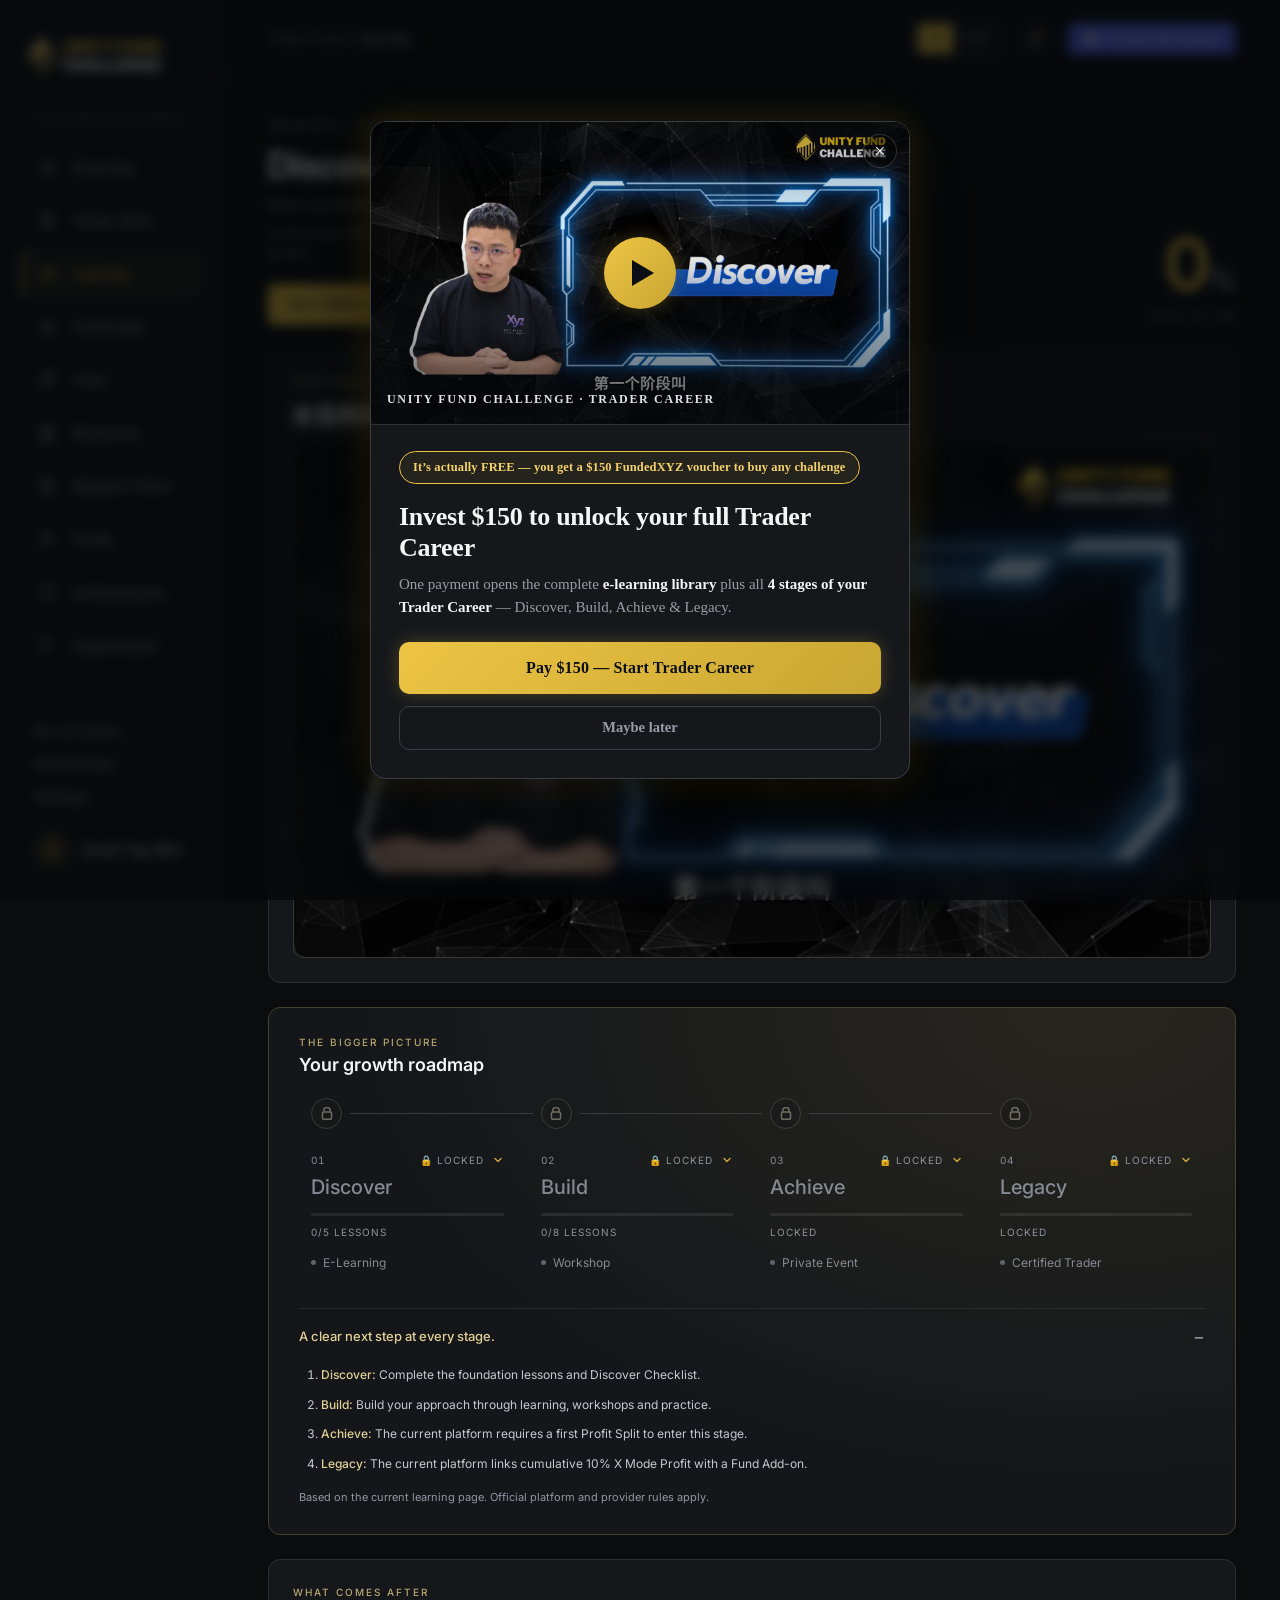
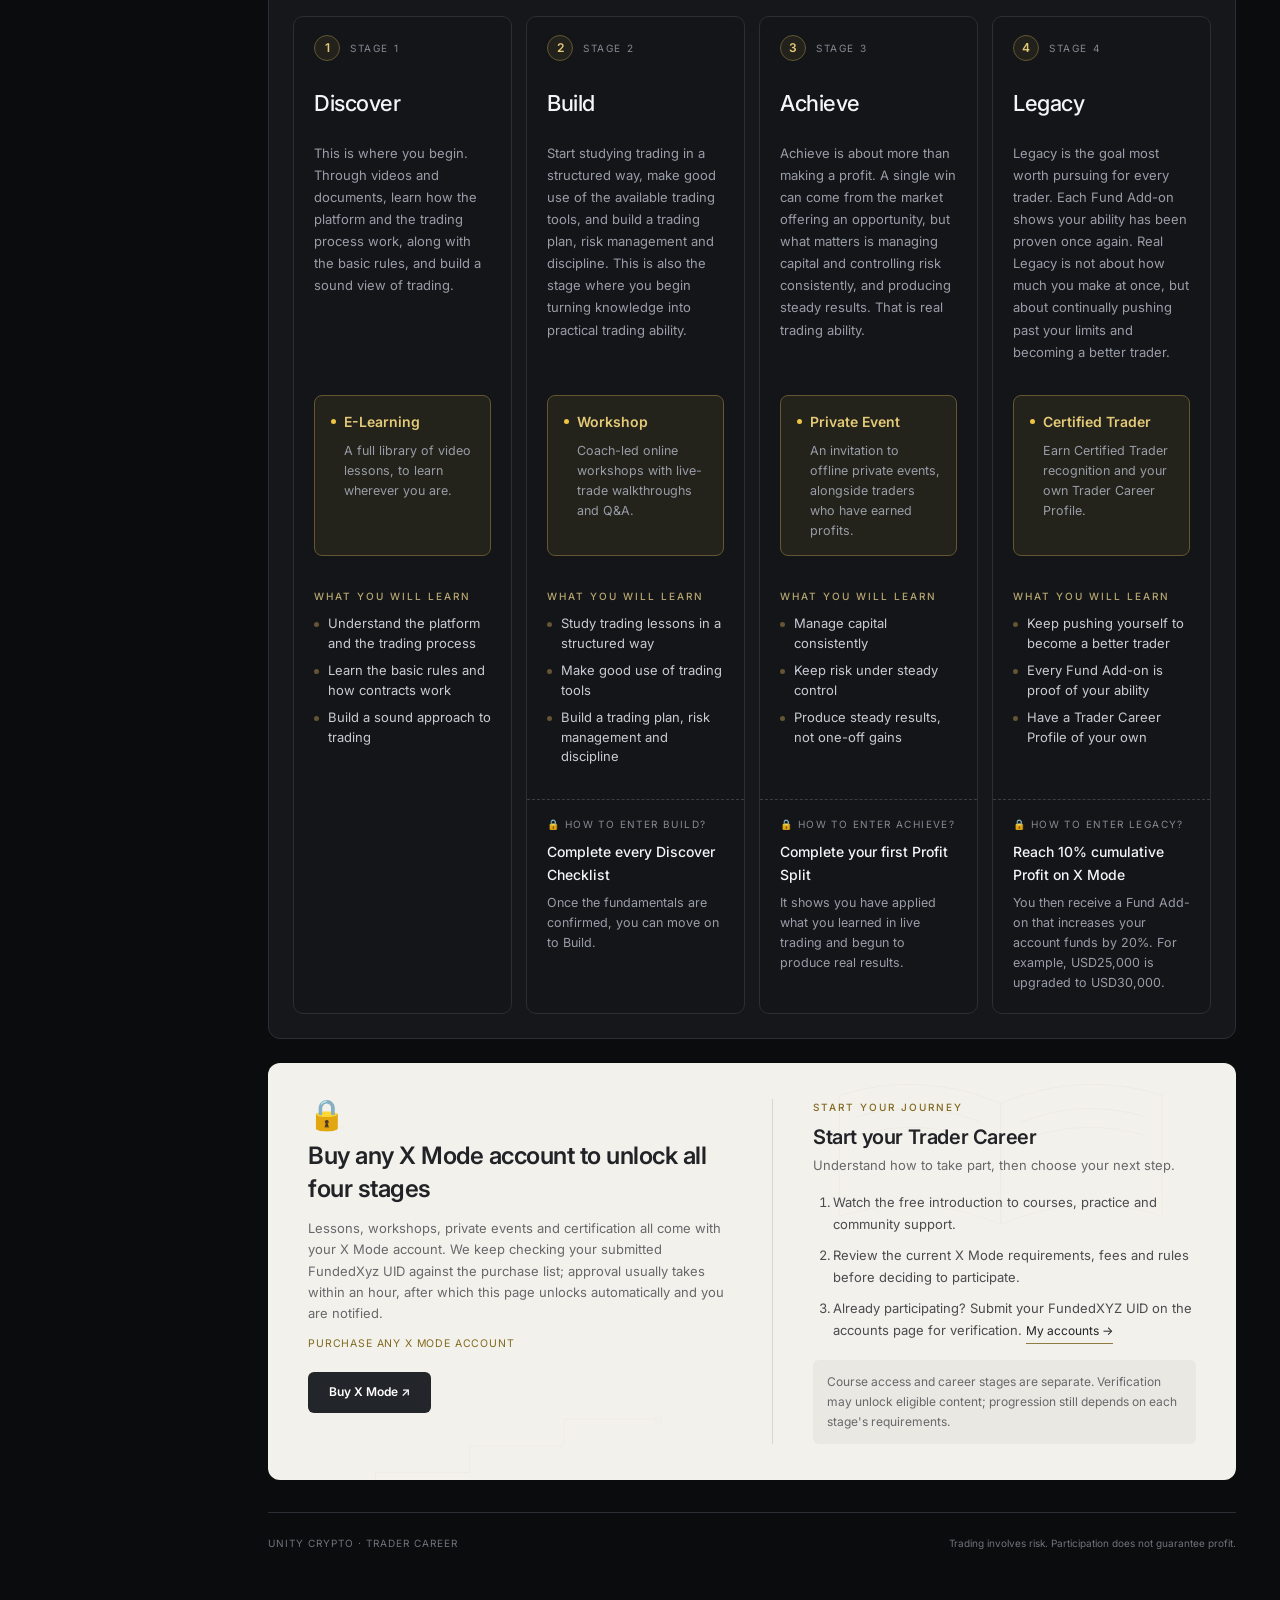
==== commit 5352d110: "Rebuild learning paywall demo on fresh capture of live /learning design; self-contained assets; redi" ====
--- a/learning-demo/index.html
+++ b/learning-demo/index.html
@@ -2,24 +2,14 @@
 <html lang="en">
 <head>
 <meta charset="utf-8">
-<meta name="viewport" content="width=device-width,initial-scale=1">
-<title>Moved → Trader Career (Redesigned)</title>
-<meta http-equiv="refresh" content="0; url=../learn.html">
-<link rel="canonical" href="../learn.html">
-<style>
-  html,body{height:100%;margin:0}
-  body{background:#0b0e14;color:#f1f5f9;font-family:'Inter',system-ui,sans-serif;
-    display:flex;align-items:center;justify-content:center;text-align:center;padding:24px}
-  a{color:#f0b90b;font-weight:800;text-decoration:none}
-  .k{font-size:11px;letter-spacing:.2em;text-transform:uppercase;color:#f0b90b;font-weight:700}
-</style>
-<script>location.replace("../learn.html");</script>
+<meta name="viewport" content="width=device-width, initial-scale=1">
+<title>Redirecting…</title>
+<link rel="canonical" href="../learning.html">
+<meta http-equiv="refresh" content="0; url=../learning.html">
+<script>location.replace("../learning.html" + location.search + location.hash);</script>
+<style>body{background:#0b0e14;color:#f1f5f9;font-family:system-ui,sans-serif;display:flex;min-height:100vh;align-items:center;justify-content:center;margin:0}a{color:#f0b90b}</style>
 </head>
 <body>
-  <div>
-    <div class="k">Page moved</div>
-    <p style="margin:12px 0 0;font-size:16px">This demo now lives on the redesigned Learn page.</p>
-    <p style="margin:14px 0 0"><a href="../learn.html">Open the new Trader Career Learn page →</a></p>
-  </div>
+<p>Moved to the new Trader Career paywall demo. <a href="../learning.html">Continue →</a></p>
 </body>
 </html>
